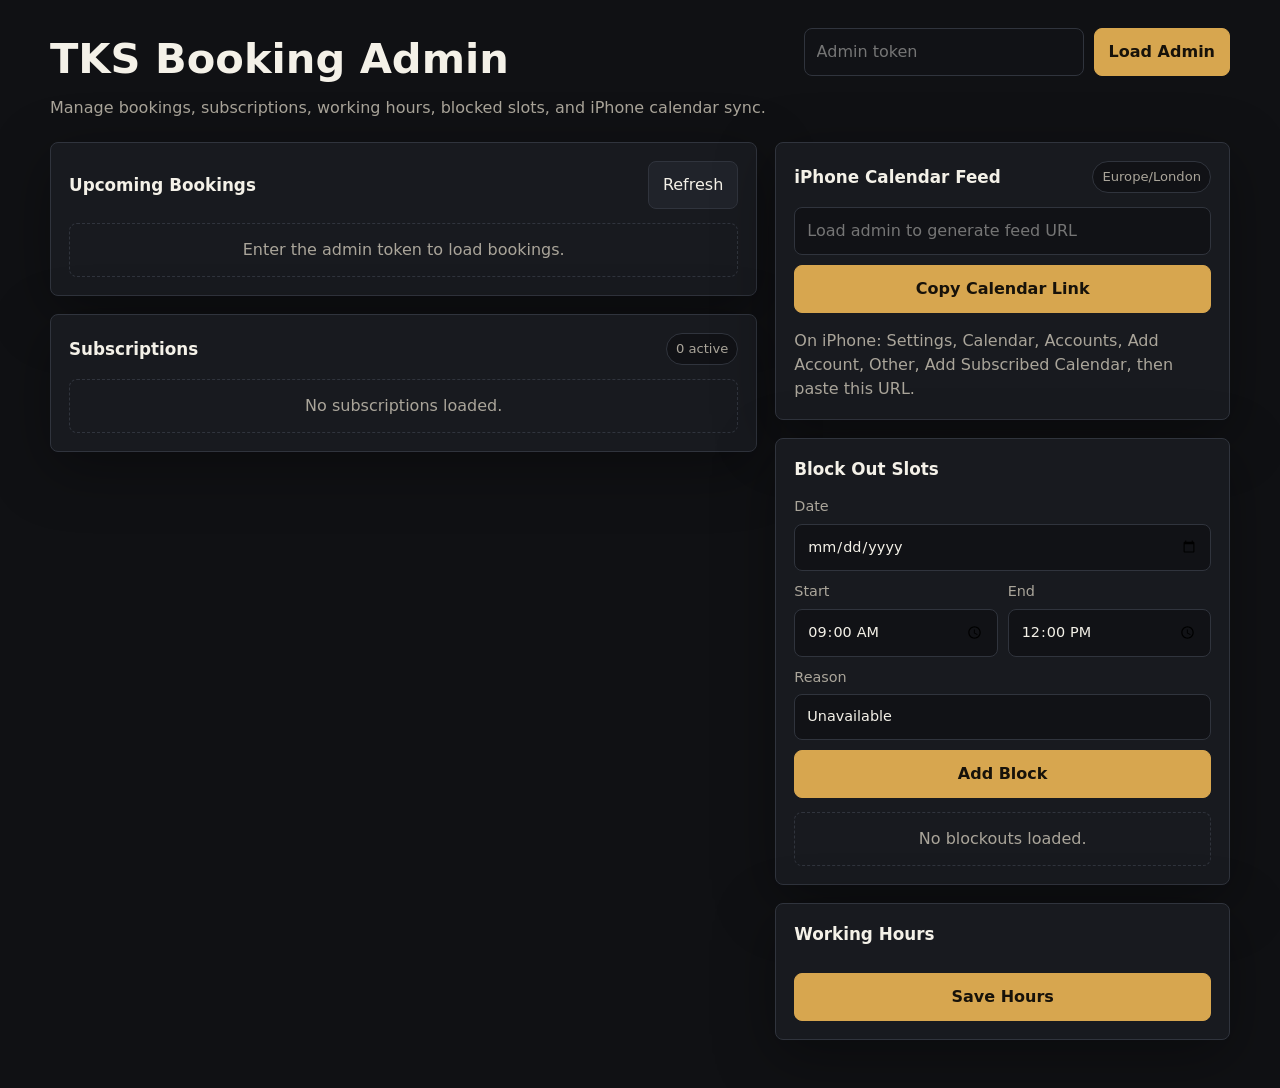
==== admin.html @ 2edfa45e "Add booking management backend" ====
<!doctype html>
<html lang="en">
<head>
  <meta charset="utf-8">
  <meta name="viewport" content="width=device-width, initial-scale=1">
  <title>TKS Booking Admin</title>
  <style>
    :root {
      --bg: #101114;
      --panel: #181a1f;
      --panel-2: #20232a;
      --line: #30343d;
      --text: #f4f1e8;
      --muted: #aaa59a;
      --gold: #d7a64f;
      --gold-2: #f0c36a;
      --danger: #f46f6f;
      --ok: #72d28b;
      --shadow: 0 16px 60px rgba(0, 0, 0, 0.35);
      font-family: Inter, ui-sans-serif, system-ui, -apple-system, BlinkMacSystemFont, "Segoe UI", sans-serif;
    }

    * { box-sizing: border-box; }
    body {
      margin: 0;
      background: var(--bg);
      color: var(--text);
      line-height: 1.5;
    }

    button, input, textarea {
      font: inherit;
    }

    button {
      cursor: pointer;
      border: 0;
    }

    .shell {
      width: min(1180px, calc(100% - 32px));
      margin: 0 auto;
      padding: 28px 0 48px;
    }

    .topbar {
      display: flex;
      align-items: flex-start;
      justify-content: space-between;
      gap: 18px;
      margin-bottom: 22px;
    }

    h1, h2, h3, p {
      margin: 0;
    }

    h1 {
      font-size: clamp(1.7rem, 4vw, 2.6rem);
      letter-spacing: 0;
    }

    .subtle {
      color: var(--muted);
      margin-top: 6px;
    }

    .login {
      display: grid;
      grid-template-columns: minmax(180px, 280px) auto;
      gap: 10px;
      min-width: min(100%, 430px);
    }

    .input, .select, .textarea {
      width: 100%;
      color: var(--text);
      background: #111216;
      border: 1px solid var(--line);
      border-radius: 8px;
      padding: 11px 12px;
      outline: none;
    }

    .input:focus, .textarea:focus {
      border-color: var(--gold);
      box-shadow: 0 0 0 3px rgba(215, 166, 79, 0.14);
    }

    .btn {
      border-radius: 8px;
      padding: 11px 14px;
      color: var(--text);
      background: var(--panel-2);
      border: 1px solid var(--line);
      min-height: 42px;
    }

    .btn:hover {
      border-color: var(--gold);
    }

    .btn-primary {
      background: var(--gold);
      border-color: var(--gold);
      color: #17120a;
      font-weight: 800;
    }

    .btn-danger {
      color: #260909;
      background: var(--danger);
      border-color: var(--danger);
      font-weight: 700;
    }

    .grid {
      display: grid;
      grid-template-columns: 1.4fr 0.9fr;
      gap: 18px;
      align-items: start;
    }

    .stack {
      display: grid;
      gap: 18px;
    }

    .panel {
      background: var(--panel);
      border: 1px solid var(--line);
      border-radius: 8px;
      box-shadow: var(--shadow);
      padding: 18px;
    }

    .panel-head {
      display: flex;
      align-items: center;
      justify-content: space-between;
      gap: 14px;
      margin-bottom: 14px;
    }

    .panel-head h2 {
      font-size: 1.05rem;
      letter-spacing: 0;
    }

    .pill {
      display: inline-flex;
      align-items: center;
      gap: 6px;
      padding: 5px 9px;
      border-radius: 999px;
      background: #111216;
      border: 1px solid var(--line);
      color: var(--muted);
      font-size: 0.82rem;
      white-space: nowrap;
    }

    .pill-ok {
      color: var(--ok);
      border-color: rgba(114, 210, 139, 0.3);
    }

    .pill-warn {
      color: var(--gold-2);
      border-color: rgba(240, 195, 106, 0.3);
    }

    .pill-danger {
      color: var(--danger);
      border-color: rgba(244, 111, 111, 0.3);
    }

    .list {
      display: grid;
      gap: 10px;
    }

    .item {
      display: grid;
      grid-template-columns: 1fr auto;
      gap: 14px;
      padding: 13px;
      border-radius: 8px;
      border: 1px solid var(--line);
      background: #121419;
    }

    .item-title {
      font-weight: 800;
    }

    .item-meta {
      color: var(--muted);
      font-size: 0.92rem;
      margin-top: 4px;
    }

    .item-actions {
      display: flex;
      gap: 8px;
      align-items: center;
      justify-content: flex-end;
      flex-wrap: wrap;
    }

    .form-grid {
      display: grid;
      grid-template-columns: 1fr 1fr;
      gap: 10px;
    }

    .form-grid .wide {
      grid-column: 1 / -1;
    }

    label {
      display: grid;
      gap: 6px;
      color: var(--muted);
      font-size: 0.9rem;
    }

    .hours {
      display: grid;
      gap: 8px;
    }

    .hour-row {
      display: grid;
      grid-template-columns: 98px 72px 1fr 1fr;
      gap: 8px;
      align-items: center;
      padding: 9px;
      border: 1px solid var(--line);
      border-radius: 8px;
      background: #121419;
    }

    .check {
      display: flex;
      align-items: center;
      gap: 7px;
      color: var(--text);
      font-size: 0.92rem;
    }

    .feed {
      display: grid;
      gap: 10px;
    }

    .status {
      min-height: 24px;
      margin: 10px 0 0;
      color: var(--muted);
    }

    .empty {
      color: var(--muted);
      padding: 14px;
      border: 1px dashed var(--line);
      border-radius: 8px;
      text-align: center;
    }

    @media (max-width: 860px) {
      .topbar, .grid {
        grid-template-columns: 1fr;
        display: grid;
      }

      .login {
        grid-template-columns: 1fr;
      }

      .item {
        grid-template-columns: 1fr;
      }

      .item-actions {
        justify-content: flex-start;
      }
    }

    @media (max-width: 560px) {
      .form-grid, .hour-row {
        grid-template-columns: 1fr;
      }
    }
  </style>
</head>
<body>
  <main class="shell">
    <header class="topbar">
      <div>
        <h1>TKS Booking Admin</h1>
        <p class="subtle">Manage bookings, subscriptions, working hours, blocked slots, and iPhone calendar sync.</p>
      </div>
      <div>
        <div class="login">
          <input id="tokenInput" class="input" type="password" autocomplete="current-password" placeholder="Admin token">
          <button class="btn btn-primary" type="button" onclick="saveToken()">Load Admin</button>
        </div>
        <p id="status" class="status"></p>
      </div>
    </header>

    <section class="grid">
      <div class="stack">
        <section class="panel">
          <div class="panel-head">
            <h2>Upcoming Bookings</h2>
            <button class="btn" type="button" onclick="loadState()">Refresh</button>
          </div>
          <div id="bookingsList" class="list">
            <div class="empty">Enter the admin token to load bookings.</div>
          </div>
        </section>

        <section class="panel">
          <div class="panel-head">
            <h2>Subscriptions</h2>
            <span id="subscriptionCount" class="pill">0 active</span>
          </div>
          <div id="subscriptionsList" class="list">
            <div class="empty">No subscriptions loaded.</div>
          </div>
        </section>
      </div>

      <div class="stack">
        <section class="panel">
          <div class="panel-head">
            <h2>iPhone Calendar Feed</h2>
            <span id="timezonePill" class="pill">Europe/London</span>
          </div>
          <div class="feed">
            <input id="feedUrl" class="input" readonly placeholder="Load admin to generate feed URL">
            <button class="btn btn-primary" type="button" onclick="copyFeed()">Copy Calendar Link</button>
            <p class="subtle">On iPhone: Settings, Calendar, Accounts, Add Account, Other, Add Subscribed Calendar, then paste this URL.</p>
          </div>
        </section>

        <section class="panel">
          <div class="panel-head">
            <h2>Block Out Slots</h2>
          </div>
          <form id="blockoutForm" class="form-grid">
            <label class="wide">Date
              <input id="blockDate" class="input" type="date" required>
            </label>
            <label>Start
              <input id="blockStart" class="input" type="time" value="09:00" required>
            </label>
            <label>End
              <input id="blockEnd" class="input" type="time" value="12:00" required>
            </label>
            <label class="wide">Reason
              <input id="blockReason" class="input" type="text" value="Unavailable">
            </label>
            <button class="btn btn-primary wide" type="submit">Add Block</button>
          </form>
          <div id="blockoutsList" class="list" style="margin-top:14px">
            <div class="empty">No blockouts loaded.</div>
          </div>
        </section>

        <section class="panel">
          <div class="panel-head">
            <h2>Working Hours</h2>
          </div>
          <div id="hoursForm" class="hours"></div>
          <button class="btn btn-primary" type="button" style="margin-top:12px;width:100%" onclick="saveHours()">Save Hours</button>
        </section>
      </div>
    </section>
  </main>

  <script>
    const tokenInput = document.getElementById('tokenInput');
    const statusEl = document.getElementById('status');
    const state = { bookings: [], subscriptions: [], blockouts: [], working_hours: [], settings: {} };
    const weekdays = ['Monday', 'Tuesday', 'Wednesday', 'Thursday', 'Friday', 'Saturday', 'Sunday'];

    tokenInput.value = localStorage.getItem('tksAdminToken') || '';
    document.getElementById('blockDate').min = new Date().toISOString().split('T')[0];

    function token() {
      return tokenInput.value.trim();
    }

    function setStatus(message, tone) {
      statusEl.textContent = message || '';
      statusEl.style.color = tone === 'error' ? 'var(--danger)' : tone === 'ok' ? 'var(--ok)' : 'var(--muted)';
    }

    function escapeHtml(value) {
      return String(value ?? '').replace(/[&<>"']/g, char => ({
        '&': '&amp;',
        '<': '&lt;',
        '>': '&gt;',
        '"': '&quot;',
        "'": '&#039;',
      }[char]));
    }

    async function api(path, options = {}) {
      const headers = {
        'Content-Type': 'application/json',
        'X-Admin-Token': token(),
        ...(options.headers || {}),
      };
      const res = await fetch(path, { ...options, headers });
      const data = await res.json().catch(() => ({}));
      if (!res.ok) {
        throw new Error(data.detail || 'Request failed');
      }
      return data;
    }

    async function saveToken() {
      localStorage.setItem('tksAdminToken', token());
      await loadState();
    }

    async function loadState() {
      if (!token()) {
        setStatus('Enter the admin token.', 'error');
        return;
      }
      setStatus('Loading...');
      try {
        const data = await api('/api/admin/state');
        Object.assign(state, data);
        renderAll();
        setStatus('Admin loaded.', 'ok');
      } catch (error) {
        setStatus(error.message, 'error');
      }
    }

    function statusPill(status) {
      const className = status === 'confirmed' || status === 'active'
        ? 'pill pill-ok'
        : status === 'cancelled'
          ? 'pill pill-danger'
          : 'pill pill-warn';
      return `<span class="${className}">${escapeHtml(status)}</span>`;
    }

    function renderAll() {
      renderBookings();
      renderSubscriptions();
      renderBlockouts();
      renderHours();
      renderSettings();
    }

    function renderSettings() {
      document.getElementById('timezonePill').textContent = state.settings.timezone || 'Europe/London';
      const feedPath = state.settings.calendar_feed_path || '';
      document.getElementById('feedUrl').value = feedPath ? `${window.location.origin}${feedPath}` : '';
      if (state.settings.default_admin_token) {
        setStatus('Using default admin token. Set ADMIN_TOKEN before deployment.', 'error');
      }
    }

    function renderBookings() {
      const el = document.getElementById('bookingsList');
      if (!state.bookings.length) {
        el.innerHTML = '<div class="empty">No upcoming bookings.</div>';
        return;
      }
      el.innerHTML = state.bookings.map(booking => `
        <article class="item">
          <div>
            <div class="item-title">${escapeHtml(booking.date_display)} ${escapeHtml(booking.display_time)}-${escapeHtml(booking.display_end_time)}</div>
            <div class="item-meta">${escapeHtml(booking.service_name)} for ${escapeHtml(booking.name)} · ${escapeHtml(booking.phone)}</div>
            <div class="item-meta">${escapeHtml(booking.vehicle || '')}${booking.location ? ' · ' + escapeHtml(booking.location) : ''}</div>
            ${booking.notes ? `<div class="item-meta">${escapeHtml(booking.notes)}</div>` : ''}
          </div>
          <div class="item-actions">
            ${statusPill(booking.status)}
            ${booking.status === 'confirmed' ? `<button class="btn btn-danger" type="button" onclick="cancelBooking('${booking.id}')">Cancel</button>` : ''}
          </div>
        </article>
      `).join('');
    }

    function renderSubscriptions() {
      const el = document.getElementById('subscriptionsList');
      const activeCount = state.subscriptions.filter(item => item.status === 'active').length;
      document.getElementById('subscriptionCount').textContent = `${activeCount} active`;
      if (!state.subscriptions.length) {
        el.innerHTML = '<div class="empty">No subscriptions yet.</div>';
        return;
      }
      el.innerHTML = state.subscriptions.map(sub => `
        <article class="item">
          <div>
            <div class="item-title">${escapeHtml(sub.name)} · ${escapeHtml(sub.vehicle || 'Vehicle not set')}</div>
            <div class="item-meta">Started ${escapeHtml(sub.date_display)} · ${escapeHtml(sub.preferred_day || 'Any day')} · ${escapeHtml(sub.preferred_time || sub.display_time)}</div>
            <div class="item-meta">${escapeHtml(sub.phone)}${sub.email ? ' · ' + escapeHtml(sub.email) : ''}${sub.postcode ? ' · ' + escapeHtml(sub.postcode) : ''}</div>
          </div>
          <div class="item-actions">
            ${statusPill(sub.status)}
            ${sub.status === 'active' ? `<button class="btn btn-danger" type="button" onclick="cancelSubscription('${sub.id}')">Cancel Plan</button>` : ''}
          </div>
        </article>
      `).join('');
    }

    function renderBlockouts() {
      const el = document.getElementById('blockoutsList');
      if (!state.blockouts.length) {
        el.innerHTML = '<div class="empty">No upcoming blocked slots.</div>';
        return;
      }
      el.innerHTML = state.blockouts.map(blockout => `
        <article class="item">
          <div>
            <div class="item-title">${escapeHtml(blockout.date_display)} ${escapeHtml(blockout.display_time)}-${escapeHtml(blockout.display_end_time)}</div>
            <div class="item-meta">${escapeHtml(blockout.reason)}</div>
          </div>
          <div class="item-actions">
            <button class="btn btn-danger" type="button" onclick="deleteBlockout('${blockout.id}')">Remove</button>
          </div>
        </article>
      `).join('');
    }

    function renderHours() {
      const el = document.getElementById('hoursForm');
      const hours = state.working_hours.length
        ? state.working_hours
        : weekdays.map((_, weekday) => ({ weekday, is_open: weekday < 6, start_time: '08:00', end_time: '18:00' }));
      el.innerHTML = hours.map(row => `
        <div class="hour-row" data-weekday="${row.weekday}">
          <strong>${weekdays[row.weekday]}</strong>
          <label class="check">
            <input type="checkbox" class="hour-open" ${row.is_open ? 'checked' : ''}> Open
          </label>
          <input class="input hour-start" type="time" value="${escapeHtml(row.start_time)}">
          <input class="input hour-end" type="time" value="${escapeHtml(row.end_time)}">
        </div>
      `).join('');
    }

    async function cancelBooking(id) {
      const reason = prompt('Reason for cancellation?', 'Cancelled by admin') || '';
      try {
        await api(`/api/admin/bookings/${id}/cancel`, {
          method: 'PATCH',
          body: JSON.stringify({ reason }),
        });
        await loadState();
      } catch (error) {
        setStatus(error.message, 'error');
      }
    }

    async function cancelSubscription(id) {
      const reason = prompt('Reason for cancelling this subscription?', 'Subscription cancelled') || '';
      try {
        await api(`/api/admin/subscriptions/${id}/cancel`, {
          method: 'PATCH',
          body: JSON.stringify({ reason }),
        });
        await loadState();
      } catch (error) {
        setStatus(error.message, 'error');
      }
    }

    async function deleteBlockout(id) {
      try {
        await api(`/api/admin/blockouts/${id}`, { method: 'DELETE' });
        await loadState();
      } catch (error) {
        setStatus(error.message, 'error');
      }
    }

    document.getElementById('blockoutForm').addEventListener('submit', async event => {
      event.preventDefault();
      try {
        await api('/api/admin/blockouts', {
          method: 'POST',
          body: JSON.stringify({
            date: document.getElementById('blockDate').value,
            start_time: document.getElementById('blockStart').value,
            end_time: document.getElementById('blockEnd').value,
            reason: document.getElementById('blockReason').value,
          }),
        });
        event.target.reset();
        document.getElementById('blockStart').value = '09:00';
        document.getElementById('blockEnd').value = '12:00';
        document.getElementById('blockReason').value = 'Unavailable';
        await loadState();
      } catch (error) {
        setStatus(error.message, 'error');
      }
    });

    async function saveHours() {
      const hours = [...document.querySelectorAll('.hour-row')].map(row => ({
        weekday: Number(row.dataset.weekday),
        is_open: row.querySelector('.hour-open').checked,
        start_time: row.querySelector('.hour-start').value,
        end_time: row.querySelector('.hour-end').value,
      }));
      try {
        await api('/api/admin/working-hours', {
          method: 'PUT',
          body: JSON.stringify({ hours }),
        });
        await loadState();
      } catch (error) {
        setStatus(error.message, 'error');
      }
    }

    async function copyFeed() {
      const value = document.getElementById('feedUrl').value;
      if (!value) return;
      await navigator.clipboard.writeText(value);
      setStatus('Calendar link copied.', 'ok');
    }

    if (token()) {
      loadState();
    }
  </script>
</body>
</html>
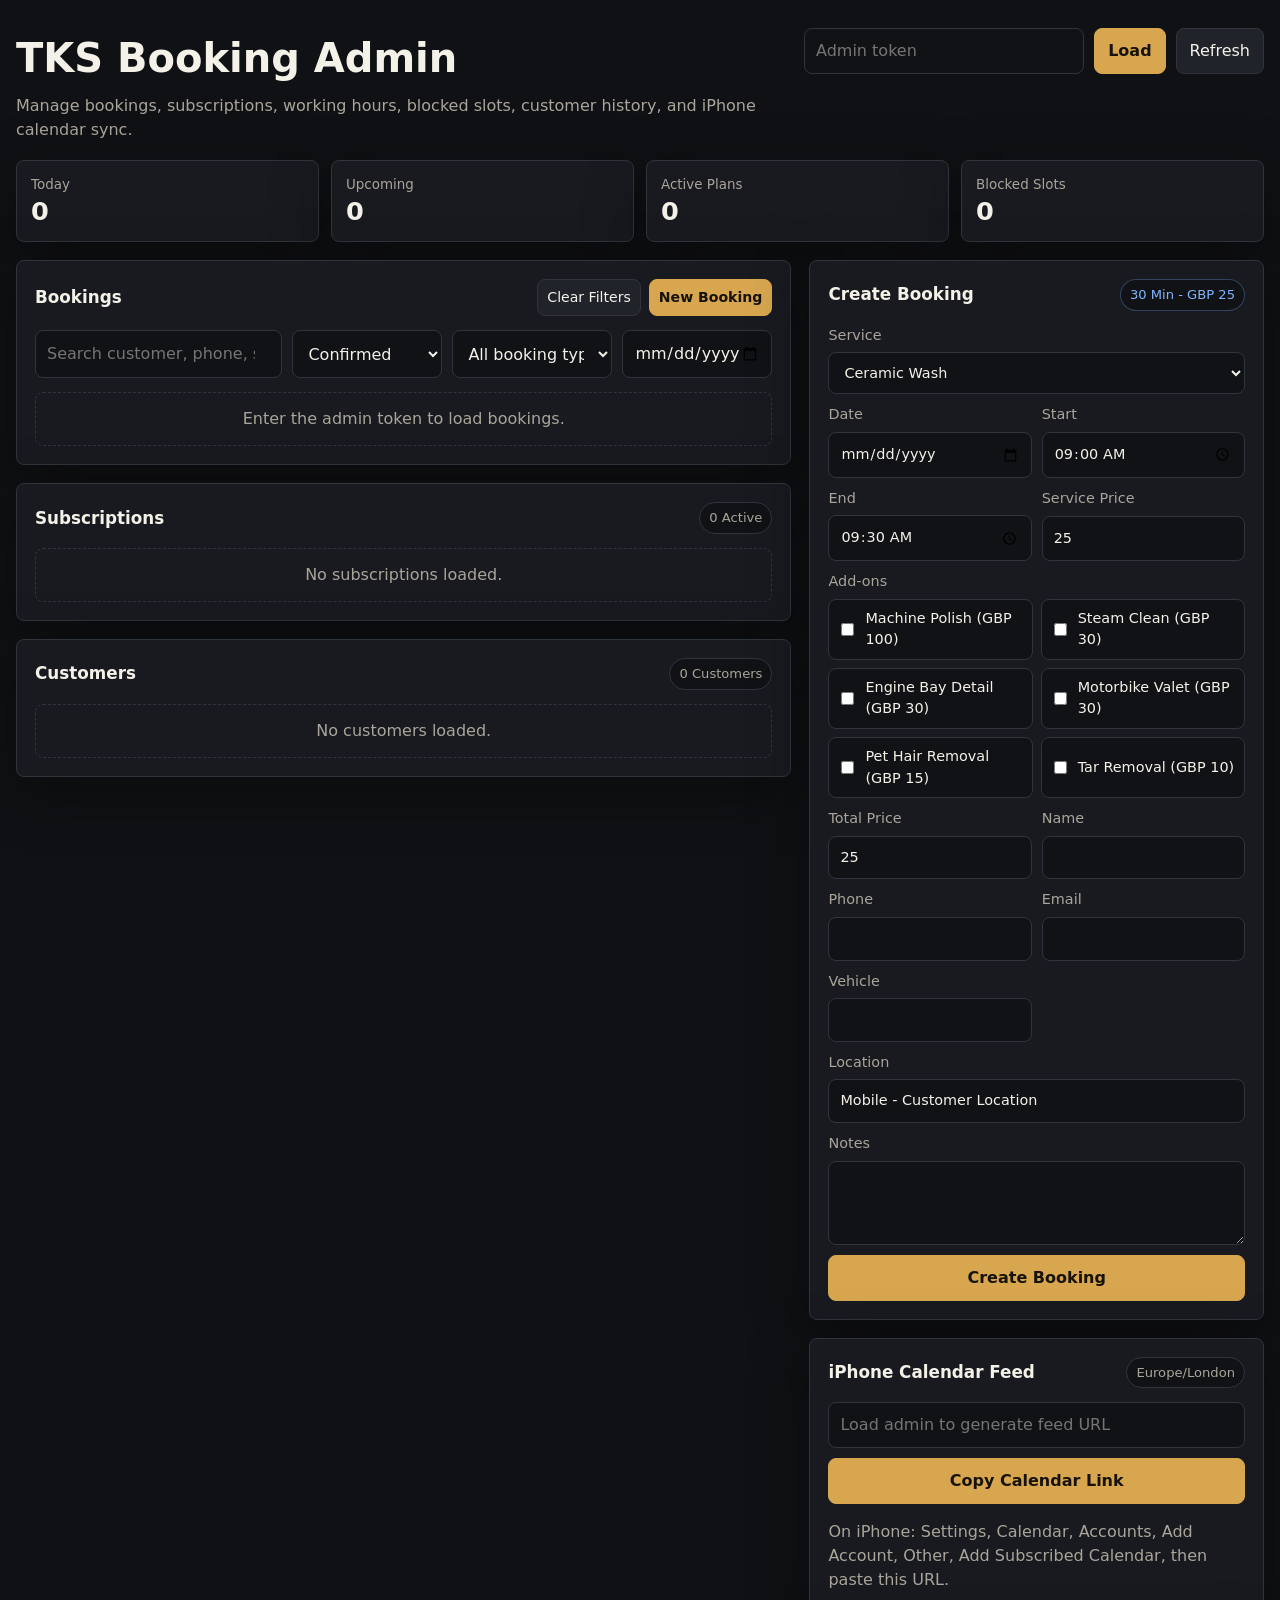
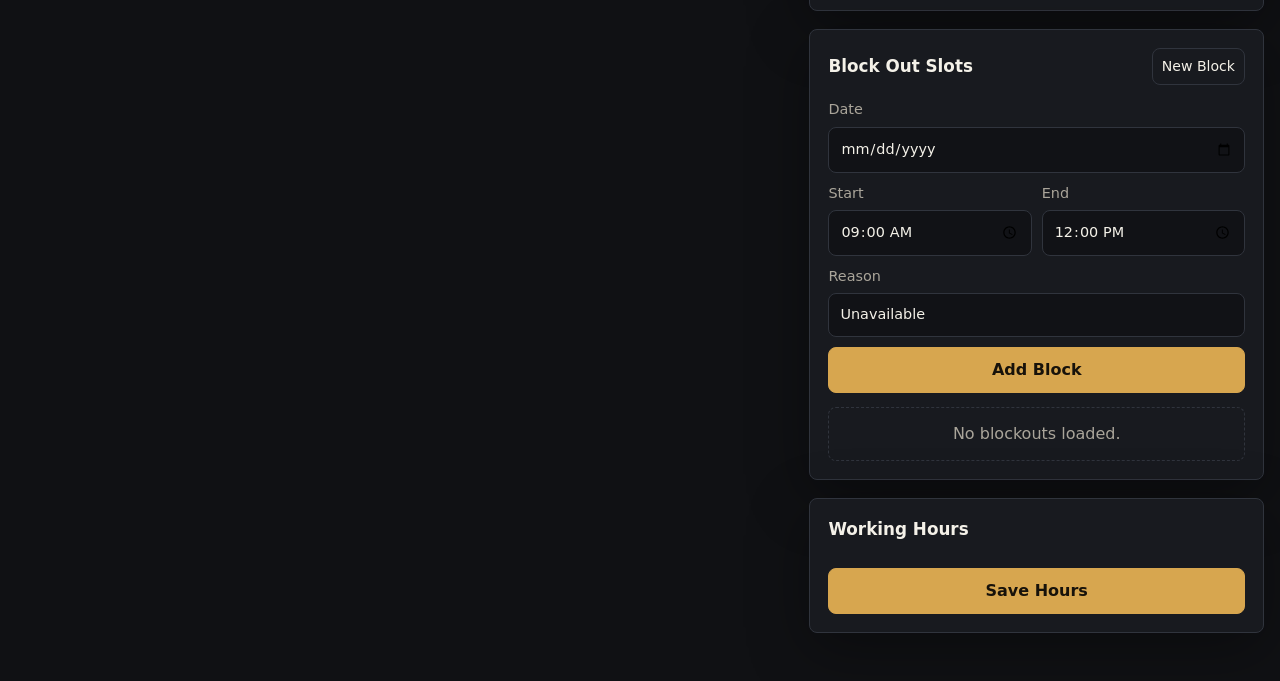
==== commit 66fce6db: "Expand booking admin workflows" ====
--- a/admin.html
+++ b/admin.html
@@ -9,6 +9,7 @@
       --bg: #101114;
       --panel: #181a1f;
       --panel-2: #20232a;
+      --panel-3: #121419;
       --line: #30343d;
       --text: #f4f1e8;
       --muted: #aaa59a;
@@ -16,11 +17,13 @@
       --gold-2: #f0c36a;
       --danger: #f46f6f;
       --ok: #72d28b;
+      --blue: #7fb4ff;
       --shadow: 0 16px 60px rgba(0, 0, 0, 0.35);
       font-family: Inter, ui-sans-serif, system-ui, -apple-system, BlinkMacSystemFont, "Segoe UI", sans-serif;
     }
 
     * { box-sizing: border-box; }
+
     body {
       margin: 0;
       background: var(--bg);
@@ -28,7 +31,7 @@
       line-height: 1.5;
     }
 
-    button, input, textarea {
+    button, input, textarea, select {
       font: inherit;
     }
 
@@ -37,27 +40,38 @@
       border: 0;
     }
 
+    h1, h2, h3, p {
+      margin: 0;
+    }
+
+    h1 {
+      font-size: clamp(1.7rem, 4vw, 2.5rem);
+      letter-spacing: 0;
+    }
+
+    h2 {
+      font-size: 1.05rem;
+      letter-spacing: 0;
+    }
+
+    h3 {
+      font-size: 0.98rem;
+      letter-spacing: 0;
+    }
+
     .shell {
-      width: min(1180px, calc(100% - 32px));
+      width: min(1380px, calc(100% - 32px));
       margin: 0 auto;
       padding: 28px 0 48px;
     }
 
     .topbar {
-      display: flex;
-      align-items: flex-start;
+      display: grid;
+      grid-template-columns: minmax(260px, 1fr) minmax(260px, 460px);
+      align-items: start;
       justify-content: space-between;
       gap: 18px;
-      margin-bottom: 22px;
-    }
-
-    h1, h2, h3, p {
-      margin: 0;
-    }
-
-    h1 {
-      font-size: clamp(1.7rem, 4vw, 2.6rem);
-      letter-spacing: 0;
+      margin-bottom: 18px;
     }
 
     .subtle {
@@ -67,9 +81,8 @@
 
     .login {
       display: grid;
-      grid-template-columns: minmax(180px, 280px) auto;
+      grid-template-columns: minmax(180px, 1fr) auto auto;
       gap: 10px;
-      min-width: min(100%, 430px);
     }
 
     .input, .select, .textarea {
@@ -78,22 +91,33 @@
       background: #111216;
       border: 1px solid var(--line);
       border-radius: 8px;
-      padding: 11px 12px;
+      padding: 10px 11px;
+      min-height: 42px;
       outline: none;
     }
 
-    .input:focus, .textarea:focus {
+    .textarea {
+      resize: vertical;
+      min-height: 84px;
+    }
+
+    .input:focus, .select:focus, .textarea:focus {
       border-color: var(--gold);
       box-shadow: 0 0 0 3px rgba(215, 166, 79, 0.14);
     }
 
     .btn {
+      display: inline-flex;
+      align-items: center;
+      justify-content: center;
+      gap: 8px;
       border-radius: 8px;
-      padding: 11px 14px;
+      padding: 10px 13px;
+      min-height: 42px;
       color: var(--text);
       background: var(--panel-2);
       border: 1px solid var(--line);
-      min-height: 42px;
+      white-space: nowrap;
     }
 
     .btn:hover {
@@ -111,12 +135,56 @@
       color: #260909;
       background: var(--danger);
       border-color: var(--danger);
-      font-weight: 700;
-    }
-
-    .grid {
+      font-weight: 800;
+    }
+
+    .btn-ghost {
+      background: transparent;
+    }
+
+    .btn-small {
+      min-height: 34px;
+      padding: 7px 9px;
+      font-size: 0.88rem;
+    }
+
+    .status {
+      min-height: 24px;
+      margin: 10px 0 0;
+      color: var(--muted);
+      text-align: right;
+    }
+
+    .stats {
       display: grid;
-      grid-template-columns: 1.4fr 0.9fr;
+      grid-template-columns: repeat(4, minmax(0, 1fr));
+      gap: 12px;
+      margin-bottom: 18px;
+    }
+
+    .stat {
+      padding: 14px;
+      border: 1px solid var(--line);
+      background: var(--panel);
+      border-radius: 8px;
+      box-shadow: var(--shadow);
+    }
+
+    .stat span {
+      display: block;
+      color: var(--muted);
+      font-size: 0.84rem;
+      margin-bottom: 4px;
+    }
+
+    .stat strong {
+      font-size: 1.6rem;
+      line-height: 1;
+    }
+
+    .layout {
+      display: grid;
+      grid-template-columns: minmax(0, 1.45fr) minmax(360px, 0.85fr);
       gap: 18px;
       align-items: start;
     }
@@ -142,9 +210,61 @@
       margin-bottom: 14px;
     }
 
-    .panel-head h2 {
-      font-size: 1.05rem;
-      letter-spacing: 0;
+    .panel-actions {
+      display: flex;
+      gap: 8px;
+      flex-wrap: wrap;
+      justify-content: flex-end;
+    }
+
+    .filters {
+      display: grid;
+      grid-template-columns: minmax(180px, 1fr) 150px 160px 150px;
+      gap: 10px;
+      margin-bottom: 14px;
+    }
+
+    .list {
+      display: grid;
+      gap: 10px;
+    }
+
+    .item {
+      display: grid;
+      grid-template-columns: minmax(0, 1fr) auto;
+      gap: 14px;
+      padding: 13px;
+      border-radius: 8px;
+      border: 1px solid var(--line);
+      background: var(--panel-3);
+    }
+
+    .item-title {
+      font-weight: 800;
+      overflow-wrap: anywhere;
+    }
+
+    .item-meta {
+      color: var(--muted);
+      font-size: 0.92rem;
+      margin-top: 4px;
+      overflow-wrap: anywhere;
+    }
+
+    .item-actions {
+      display: flex;
+      gap: 8px;
+      align-items: center;
+      justify-content: flex-end;
+      flex-wrap: wrap;
+    }
+
+    .empty {
+      color: var(--muted);
+      padding: 14px;
+      border: 1px dashed var(--line);
+      border-radius: 8px;
+      text-align: center;
     }
 
     .pill {
@@ -158,6 +278,7 @@
       color: var(--muted);
       font-size: 0.82rem;
       white-space: nowrap;
+      text-transform: capitalize;
     }
 
     .pill-ok {
@@ -175,37 +296,9 @@
       border-color: rgba(244, 111, 111, 0.3);
     }
 
-    .list {
-      display: grid;
-      gap: 10px;
-    }
-
-    .item {
-      display: grid;
-      grid-template-columns: 1fr auto;
-      gap: 14px;
-      padding: 13px;
-      border-radius: 8px;
-      border: 1px solid var(--line);
-      background: #121419;
-    }
-
-    .item-title {
-      font-weight: 800;
-    }
-
-    .item-meta {
-      color: var(--muted);
-      font-size: 0.92rem;
-      margin-top: 4px;
-    }
-
-    .item-actions {
-      display: flex;
-      gap: 8px;
-      align-items: center;
-      justify-content: flex-end;
-      flex-wrap: wrap;
+    .pill-blue {
+      color: var(--blue);
+      border-color: rgba(127, 180, 255, 0.3);
     }
 
     .form-grid {
@@ -225,6 +318,39 @@
       font-size: 0.9rem;
     }
 
+    .checks {
+      display: grid;
+      grid-template-columns: 1fr 1fr;
+      gap: 8px;
+    }
+
+    .check {
+      display: flex;
+      align-items: center;
+      gap: 8px;
+      min-height: 38px;
+      padding: 8px;
+      color: var(--text);
+      border: 1px solid var(--line);
+      background: #111216;
+      border-radius: 8px;
+      font-size: 0.9rem;
+    }
+
+    .summary-line {
+      display: flex;
+      justify-content: space-between;
+      gap: 10px;
+      color: var(--muted);
+      padding: 10px 0;
+      border-top: 1px solid var(--line);
+      margin-top: 4px;
+    }
+
+    .summary-line strong {
+      color: var(--text);
+    }
+
     .hours {
       display: grid;
       gap: 8px;
@@ -232,21 +358,13 @@
 
     .hour-row {
       display: grid;
-      grid-template-columns: 98px 72px 1fr 1fr;
+      grid-template-columns: 100px 74px 1fr 1fr;
       gap: 8px;
       align-items: center;
       padding: 9px;
       border: 1px solid var(--line);
       border-radius: 8px;
-      background: #121419;
-    }
-
-    .check {
-      display: flex;
-      align-items: center;
-      gap: 7px;
-      color: var(--text);
-      font-size: 0.92rem;
+      background: var(--panel-3);
     }
 
     .feed {
@@ -254,42 +372,67 @@
       gap: 10px;
     }
 
-    .status {
-      min-height: 24px;
-      margin: 10px 0 0;
-      color: var(--muted);
-    }
-
-    .empty {
-      color: var(--muted);
-      padding: 14px;
-      border: 1px dashed var(--line);
+    dialog {
+      width: min(820px, calc(100% - 28px));
+      border: 1px solid var(--line);
       border-radius: 8px;
-      text-align: center;
-    }
-
-    @media (max-width: 860px) {
-      .topbar, .grid {
+      padding: 0;
+      background: var(--panel);
+      color: var(--text);
+      box-shadow: 0 30px 120px rgba(0, 0, 0, 0.68);
+    }
+
+    dialog::backdrop {
+      background: rgba(0, 0, 0, 0.68);
+    }
+
+    .modal-body {
+      padding: 18px;
+    }
+
+    .modal-head {
+      display: flex;
+      align-items: center;
+      justify-content: space-between;
+      gap: 12px;
+      padding: 16px 18px;
+      border-bottom: 1px solid var(--line);
+    }
+
+    .modal-actions {
+      display: flex;
+      justify-content: flex-end;
+      gap: 8px;
+      padding: 14px 18px 18px;
+      border-top: 1px solid var(--line);
+      flex-wrap: wrap;
+    }
+
+    @media (max-width: 1040px) {
+      .topbar, .layout {
         grid-template-columns: 1fr;
-        display: grid;
-      }
-
-      .login {
+      }
+
+      .status {
+        text-align: left;
+      }
+
+      .stats {
+        grid-template-columns: repeat(2, minmax(0, 1fr));
+      }
+    }
+
+    @media (max-width: 760px) {
+      .login, .filters, .form-grid, .checks, .hour-row, .item {
         grid-template-columns: 1fr;
       }
 
-      .item {
+      .stats {
         grid-template-columns: 1fr;
       }
 
-      .item-actions {
+      .item-actions, .panel-actions {
         justify-content: flex-start;
-      }
-    }
-
-    @media (max-width: 560px) {
-      .form-grid, .hour-row {
-        grid-template-columns: 1fr;
       }
     }
   </style>
@@ -299,23 +442,50 @@
     <header class="topbar">
       <div>
         <h1>TKS Booking Admin</h1>
-        <p class="subtle">Manage bookings, subscriptions, working hours, blocked slots, and iPhone calendar sync.</p>
+        <p class="subtle">Manage bookings, subscriptions, working hours, blocked slots, customer history, and iPhone calendar sync.</p>
       </div>
       <div>
         <div class="login">
           <input id="tokenInput" class="input" type="password" autocomplete="current-password" placeholder="Admin token">
-          <button class="btn btn-primary" type="button" onclick="saveToken()">Load Admin</button>
+          <button class="btn btn-primary" type="button" onclick="saveToken()">Load</button>
+          <button class="btn" type="button" onclick="loadState()">Refresh</button>
         </div>
         <p id="status" class="status"></p>
       </div>
     </header>
 
-    <section class="grid">
+    <section class="stats" aria-label="Booking summary">
+      <div class="stat"><span>Today</span><strong id="statToday">0</strong></div>
+      <div class="stat"><span>Upcoming</span><strong id="statUpcoming">0</strong></div>
+      <div class="stat"><span>Active Plans</span><strong id="statSubs">0</strong></div>
+      <div class="stat"><span>Blocked Slots</span><strong id="statBlocks">0</strong></div>
+    </section>
+
+    <section class="layout">
       <div class="stack">
         <section class="panel">
           <div class="panel-head">
-            <h2>Upcoming Bookings</h2>
-            <button class="btn" type="button" onclick="loadState()">Refresh</button>
+            <h2>Bookings</h2>
+            <div class="panel-actions">
+              <button class="btn btn-small" type="button" onclick="resetFilters()">Clear Filters</button>
+              <button class="btn btn-small btn-primary" type="button" onclick="document.getElementById('createBookingName').focus()">New Booking</button>
+            </div>
+          </div>
+          <div class="filters">
+            <input id="bookingSearch" class="input" type="search" placeholder="Search customer, phone, service, vehicle">
+            <select id="statusFilter" class="select">
+              <option value="confirmed">Confirmed</option>
+              <option value="all">All statuses</option>
+              <option value="cancelled">Cancelled</option>
+              <option value="completed">Completed</option>
+            </select>
+            <select id="typeFilter" class="select">
+              <option value="all">All booking types</option>
+              <option value="booking">One-off</option>
+              <option value="subscription_initial">Plan initial</option>
+              <option value="subscription_visit">Plan visits</option>
+            </select>
+            <input id="dateFilter" class="input" type="date">
           </div>
           <div id="bookingsList" class="list">
             <div class="empty">Enter the admin token to load bookings.</div>
@@ -331,9 +501,68 @@
             <div class="empty">No subscriptions loaded.</div>
           </div>
         </section>
+
+        <section class="panel">
+          <div class="panel-head">
+            <h2>Customers</h2>
+            <span id="customerCount" class="pill">0 customers</span>
+          </div>
+          <div id="customersList" class="list">
+            <div class="empty">No customers loaded.</div>
+          </div>
+        </section>
       </div>
 
       <div class="stack">
+        <section class="panel">
+          <div class="panel-head">
+            <h2>Create Booking</h2>
+            <span id="createEstimate" class="pill pill-blue">Select a service</span>
+          </div>
+          <form id="createBookingForm" class="form-grid">
+            <label class="wide">Service
+              <select id="createService" class="select" required></select>
+            </label>
+            <label>Date
+              <input id="createDate" class="input" type="date" required>
+            </label>
+            <label>Start
+              <input id="createTime" class="input" type="time" value="09:00" required>
+            </label>
+            <label>End
+              <input id="createEndTime" class="input" type="time">
+            </label>
+            <label>Service Price
+              <input id="createServicePrice" class="input" type="number" min="0" step="1" value="0">
+            </label>
+            <label class="wide">Add-ons
+              <div id="createAddons" class="checks"></div>
+            </label>
+            <label>Total Price
+              <input id="createTotalPrice" class="input" type="number" min="0" step="1" value="0">
+            </label>
+            <label>Name
+              <input id="createBookingName" class="input" type="text" required>
+            </label>
+            <label>Phone
+              <input id="createBookingPhone" class="input" type="tel" required>
+            </label>
+            <label>Email
+              <input id="createBookingEmail" class="input" type="email">
+            </label>
+            <label>Vehicle
+              <input id="createBookingVehicle" class="input" type="text">
+            </label>
+            <label class="wide">Location
+              <input id="createBookingLocation" class="input" type="text" value="Mobile - Customer Location">
+            </label>
+            <label class="wide">Notes
+              <textarea id="createBookingNotes" class="textarea"></textarea>
+            </label>
+            <button class="btn btn-primary wide" type="submit">Create Booking</button>
+          </form>
+        </section>
+
         <section class="panel">
           <div class="panel-head">
             <h2>iPhone Calendar Feed</h2>
@@ -349,8 +578,10 @@
         <section class="panel">
           <div class="panel-head">
             <h2>Block Out Slots</h2>
+            <button id="resetBlockoutButton" class="btn btn-small btn-ghost" type="button" onclick="resetBlockoutForm()">New Block</button>
           </div>
           <form id="blockoutForm" class="form-grid">
+            <input id="editingBlockoutId" type="hidden">
             <label class="wide">Date
               <input id="blockDate" class="input" type="date" required>
             </label>
@@ -363,7 +594,7 @@
             <label class="wide">Reason
               <input id="blockReason" class="input" type="text" value="Unavailable">
             </label>
-            <button class="btn btn-primary wide" type="submit">Add Block</button>
+            <button id="blockoutSubmit" class="btn btn-primary wide" type="submit">Add Block</button>
           </form>
           <div id="blockoutsList" class="list" style="margin-top:14px">
             <div class="empty">No blockouts loaded.</div>
@@ -381,14 +612,200 @@
     </section>
   </main>
 
+  <dialog id="bookingDialog">
+    <form id="editBookingForm" method="dialog">
+      <div class="modal-head">
+        <h2>Edit Booking</h2>
+        <button class="btn btn-small" type="button" onclick="closeBookingDialog()">Close</button>
+      </div>
+      <div class="modal-body">
+        <input id="editBookingId" type="hidden">
+        <div class="form-grid">
+          <label class="wide">Service
+            <select id="editService" class="select" required></select>
+          </label>
+          <label>Date
+            <input id="editDate" class="input" type="date" required>
+          </label>
+          <label>Start
+            <input id="editTime" class="input" type="time" required>
+          </label>
+          <label>End
+            <input id="editEndTime" class="input" type="time">
+          </label>
+          <label>Service Price
+            <input id="editServicePrice" class="input" type="number" min="0" step="1">
+          </label>
+          <label>Total Price
+            <input id="editTotalPrice" class="input" type="number" min="0" step="1">
+          </label>
+          <label class="wide">Add-ons
+            <div id="editAddons" class="checks"></div>
+          </label>
+          <label>Name
+            <input id="editName" class="input" type="text" required>
+          </label>
+          <label>Phone
+            <input id="editPhone" class="input" type="tel" required>
+          </label>
+          <label>Email
+            <input id="editEmail" class="input" type="email">
+          </label>
+          <label>Vehicle
+            <input id="editVehicle" class="input" type="text">
+          </label>
+          <label class="wide">Location
+            <input id="editLocation" class="input" type="text">
+          </label>
+          <label class="wide">Notes
+            <textarea id="editNotes" class="textarea"></textarea>
+          </label>
+        </div>
+        <div class="summary-line">
+          <span id="editEstimate">Duration will update from service and add-ons.</span>
+          <strong id="editStatusLabel"></strong>
+        </div>
+      </div>
+      <div class="modal-actions">
+        <button class="btn" type="button" onclick="closeBookingDialog()">Cancel</button>
+        <button class="btn btn-primary" type="submit">Save Changes</button>
+      </div>
+    </form>
+  </dialog>
+
+  <dialog id="subscriptionDialog">
+    <form id="editSubscriptionForm" method="dialog">
+      <div class="modal-head">
+        <h2>Edit Subscription</h2>
+        <button class="btn btn-small" type="button" onclick="closeSubscriptionDialog()">Close</button>
+      </div>
+      <div class="modal-body">
+        <input id="editSubscriptionId" type="hidden">
+        <div class="form-grid">
+          <label>Name
+            <input id="subName" class="input" type="text" required>
+          </label>
+          <label>Phone
+            <input id="subPhone" class="input" type="tel" required>
+          </label>
+          <label>Email
+            <input id="subEmail" class="input" type="email">
+          </label>
+          <label>Vehicle
+            <input id="subVehicle" class="input" type="text">
+          </label>
+          <label>Registration
+            <input id="subReg" class="input" type="text">
+          </label>
+          <label>Colour
+            <input id="subColour" class="input" type="text">
+          </label>
+          <label>Condition
+            <input id="subCondition" class="input" type="text">
+          </label>
+          <label>Preferred Day
+            <select id="subPreferredDay" class="select">
+              <option value="">Any day</option>
+              <option>Monday</option>
+              <option>Tuesday</option>
+              <option>Wednesday</option>
+              <option>Thursday</option>
+              <option>Friday</option>
+              <option>Saturday</option>
+              <option>Sunday</option>
+            </select>
+          </label>
+          <label>Preferred Time
+            <select id="subPreferredTime" class="select">
+              <option value="">Any time</option>
+              <option>Morning</option>
+              <option>Afternoon</option>
+              <option>Evening</option>
+            </select>
+          </label>
+          <label>Start Date
+            <input id="subStartDate" class="input" type="date" required>
+          </label>
+          <label>Visit Start
+            <input id="subVisitTime" class="input" type="time" required>
+          </label>
+          <label>Visit End
+            <input id="subVisitEndTime" class="input" type="time" required>
+          </label>
+          <label>Postcode
+            <input id="subPostcode" class="input" type="text">
+          </label>
+          <label class="wide">Address
+            <input id="subAddress" class="input" type="text">
+          </label>
+          <label class="wide">Notes
+            <textarea id="subNotes" class="textarea"></textarea>
+          </label>
+          <label class="wide check">
+            <input id="subRegenerate" type="checkbox">
+            Regenerate future monthly visits from this schedule
+          </label>
+        </div>
+      </div>
+      <div class="modal-actions">
+        <button class="btn" type="button" onclick="closeSubscriptionDialog()">Cancel</button>
+        <button class="btn btn-primary" type="submit">Save Subscription</button>
+      </div>
+    </form>
+  </dialog>
+
   <script>
+    const fallbackServices = [
+      { id: 'ceramic-wash', name: 'Ceramic Wash', price: 25, duration: 30 },
+      { id: 'essential-valet', name: 'Essential Valet', price: 45, duration: 60 },
+      { id: 'signature-valet', name: 'Signature Valet', price: 90, duration: 120 },
+      { id: 'prestige-valet', name: 'Prestige Valet', price: 130, duration: 180 },
+      { id: 'machine-polish', name: 'Machine Polish', price: 100, duration: 150 },
+      { id: 'steam-clean', name: 'Steam Clean', price: 30, duration: 45 },
+      { id: 'engine-bay', name: 'Engine Bay Detail', price: 30, duration: 60 },
+      { id: 'motorbike-valet', name: 'Motorbike Valet', price: 30, duration: 45 },
+      { id: 'monthly-subscription', name: 'Monthly Subscription', price: 99, duration: 180 },
+    ];
+    const fallbackAddons = [
+      { id: 'machine-polish', name: 'Machine Polish', price: 100, duration: 150 },
+      { id: 'steam-clean', name: 'Steam Clean', price: 30, duration: 45 },
+      { id: 'engine-bay', name: 'Engine Bay Detail', price: 30, duration: 60 },
+      { id: 'motorbike-valet', name: 'Motorbike Valet', price: 30, duration: 45 },
+      { id: 'pet-hair', name: 'Pet Hair Removal', price: 15, duration: 20 },
+      { id: 'tar-removal', name: 'Tar Removal', price: 10, duration: 20 },
+    ];
+
     const tokenInput = document.getElementById('tokenInput');
     const statusEl = document.getElementById('status');
-    const state = { bookings: [], subscriptions: [], blockouts: [], working_hours: [], settings: {} };
+    const bookingDialog = document.getElementById('bookingDialog');
+    const subscriptionDialog = document.getElementById('subscriptionDialog');
     const weekdays = ['Monday', 'Tuesday', 'Wednesday', 'Thursday', 'Friday', 'Saturday', 'Sunday'];
 
+    const state = {
+      bookings: [],
+      subscriptions: [],
+      blockouts: [],
+      working_hours: [],
+      customers: [],
+      stats: {},
+      catalog: { services: fallbackServices, addons: fallbackAddons },
+      settings: {},
+    };
+
+    let createEndManual = false;
+    let createTotalManual = false;
+    let editEndManual = false;
+    let editTotalManual = false;
+
     tokenInput.value = localStorage.getItem('tksAdminToken') || '';
-    document.getElementById('blockDate').min = new Date().toISOString().split('T')[0];
+    document.getElementById('createDate').min = todayInputValue();
+    document.getElementById('blockDate').min = todayInputValue();
+
+    function todayInputValue() {
+      const date = new Date();
+      date.setMinutes(date.getMinutes() - date.getTimezoneOffset());
+      return date.toISOString().slice(0, 10);
+    }
 
     function token() {
       return tokenInput.value.trim();
@@ -407,6 +824,51 @@
         '"': '&quot;',
         "'": '&#039;',
       }[char]));
+    }
+
+    function money(value) {
+      return `GBP ${Number(value || 0)}`;
+    }
+
+    function serviceById(id) {
+      return services().find(item => item.id === id) || fallbackServices.find(item => item.id === id) || { id, name: id, price: 0, duration: 60 };
+    }
+
+    function addonById(id) {
+      return addons().find(item => item.id === id) || fallbackAddons.find(item => item.id === id) || { id, name: id, price: 0, duration: 0 };
+    }
+
+    function services() {
+      return state.catalog.services && state.catalog.services.length ? state.catalog.services : fallbackServices;
+    }
+
+    function addons() {
+      return state.catalog.addons && state.catalog.addons.length ? state.catalog.addons : fallbackAddons;
+    }
+
+    function oneOffServices() {
+      return services().filter(service => service.id !== 'monthly-subscription');
+    }
+
+    function addMinutes(time, minutes) {
+      if (!time) return '';
+      const [hour, minute] = time.split(':').map(Number);
+      if (Number.isNaN(hour) || Number.isNaN(minute)) return '';
+      const total = hour * 60 + minute + Number(minutes || 0);
+      if (total < 0 || total >= 24 * 60) return '';
+      return `${String(Math.floor(total / 60)).padStart(2, '0')}:${String(total % 60).padStart(2, '0')}`;
+    }
+
+    function selectedAddons(containerId) {
+      return [...document.querySelectorAll(`#${containerId} input[type="checkbox"]:checked`)].map(input => input.value);
+    }
+
+    function durationFor(serviceId, addonIds) {
+      return Number(serviceById(serviceId).duration || 60) + addonIds.reduce((sum, id) => sum + Number(addonById(id).duration || 0), 0);
+    }
+
+    function priceFor(serviceId, addonIds) {
+      return Number(serviceById(serviceId).price || 0) + addonIds.reduce((sum, id) => sum + Number(addonById(id).price || 0), 0);
     }
 
     async function api(path, options = {}) {
@@ -433,10 +895,11 @@
         setStatus('Enter the admin token.', 'error');
         return;
       }
-      setStatus('Loading...');
+      setStatus('Loading admin data...');
       try {
         const data = await api('/api/admin/state');
         Object.assign(state, data);
+        state.catalog = data.catalog || state.catalog;
         renderAll();
         setStatus('Admin loaded.', 'ok');
       } catch (error) {
@@ -444,21 +907,48 @@
       }
     }
 
-    function statusPill(status) {
-      const className = status === 'confirmed' || status === 'active'
-        ? 'pill pill-ok'
-        : status === 'cancelled'
-          ? 'pill pill-danger'
-          : 'pill pill-warn';
-      return `<span class="${className}">${escapeHtml(status)}</span>`;
-    }
-
     function renderAll() {
+      renderStats();
+      renderCatalogControls();
       renderBookings();
       renderSubscriptions();
+      renderCustomers();
       renderBlockouts();
       renderHours();
       renderSettings();
+      refreshCreateEstimate(true);
+    }
+
+    function renderStats() {
+      document.getElementById('statToday').textContent = state.stats.today_bookings || 0;
+      document.getElementById('statUpcoming').textContent = state.stats.upcoming_bookings || 0;
+      document.getElementById('statSubs').textContent = state.stats.active_subscriptions || 0;
+      document.getElementById('statBlocks').textContent = state.stats.upcoming_blockouts || 0;
+    }
+
+    function renderCatalogControls() {
+      const createService = document.getElementById('createService');
+      createService.innerHTML = oneOffServices().map(service => `<option value="${escapeHtml(service.id)}">${escapeHtml(service.name)}</option>`).join('');
+      if (!createService.value && oneOffServices()[0]) createService.value = oneOffServices()[0].id;
+
+      const editService = document.getElementById('editService');
+      editService.innerHTML = services().map(service => `<option value="${escapeHtml(service.id)}">${escapeHtml(service.name)}</option>`).join('');
+
+      document.getElementById('createAddons').innerHTML = addons().map(addon => `
+        <label class="check">
+          <input type="checkbox" value="${escapeHtml(addon.id)}">
+          ${escapeHtml(addon.name)} (${money(addon.price)})
+        </label>
+      `).join('');
+      document.getElementById('editAddons').innerHTML = addons().map(addon => `
+        <label class="check">
+          <input type="checkbox" value="${escapeHtml(addon.id)}">
+          ${escapeHtml(addon.name)} (${money(addon.price)})
+        </label>
+      `).join('');
+
+      document.querySelectorAll('#createAddons input').forEach(input => input.addEventListener('change', () => refreshCreateEstimate()));
+      document.querySelectorAll('#editAddons input').forEach(input => input.addEventListener('change', () => refreshEditEstimate()));
     }
 
     function renderSettings() {
@@ -470,23 +960,70 @@
       }
     }
 
+    function statusPill(status) {
+      const className = status === 'confirmed' || status === 'active'
+        ? 'pill pill-ok'
+        : status === 'cancelled'
+          ? 'pill pill-danger'
+          : status === 'completed'
+            ? 'pill pill-blue'
+            : 'pill pill-warn';
+      return `<span class="${className}">${escapeHtml(status)}</span>`;
+    }
+
+    function typeLabel(type) {
+      return {
+        booking: 'One-off',
+        subscription_initial: 'Plan initial',
+        subscription_visit: 'Plan visit',
+      }[type] || type;
+    }
+
+    function filteredBookings() {
+      const q = document.getElementById('bookingSearch').value.trim().toLowerCase();
+      const status = document.getElementById('statusFilter').value;
+      const type = document.getElementById('typeFilter').value;
+      const date = document.getElementById('dateFilter').value;
+      return state.bookings.filter(booking => {
+        if (status !== 'all' && booking.status !== status) return false;
+        if (type !== 'all' && booking.type !== type) return false;
+        if (date && booking.date !== date) return false;
+        if (!q) return true;
+        return [
+          booking.name,
+          booking.phone,
+          booking.email,
+          booking.service_name,
+          booking.vehicle,
+          booking.location,
+          booking.notes,
+        ].join(' ').toLowerCase().includes(q);
+      });
+    }
+
     function renderBookings() {
       const el = document.getElementById('bookingsList');
-      if (!state.bookings.length) {
-        el.innerHTML = '<div class="empty">No upcoming bookings.</div>';
+      const bookings = filteredBookings();
+      if (!bookings.length) {
+        el.innerHTML = '<div class="empty">No bookings match the current filters.</div>';
         return;
       }
-      el.innerHTML = state.bookings.map(booking => `
+      el.innerHTML = bookings.map(booking => `
         <article class="item">
           <div>
             <div class="item-title">${escapeHtml(booking.date_display)} ${escapeHtml(booking.display_time)}-${escapeHtml(booking.display_end_time)}</div>
-            <div class="item-meta">${escapeHtml(booking.service_name)} for ${escapeHtml(booking.name)} · ${escapeHtml(booking.phone)}</div>
-            <div class="item-meta">${escapeHtml(booking.vehicle || '')}${booking.location ? ' · ' + escapeHtml(booking.location) : ''}</div>
+            <div class="item-meta">${escapeHtml(booking.service_name)} - ${escapeHtml(typeLabel(booking.type))} - ${money(booking.total_price)}</div>
+            <div class="item-meta">${escapeHtml(booking.name)} - ${escapeHtml(booking.phone)}${booking.email ? ' - ' + escapeHtml(booking.email) : ''}</div>
+            <div class="item-meta">${escapeHtml(booking.vehicle || 'Vehicle not set')}${booking.location ? ' - ' + escapeHtml(booking.location) : ''}</div>
+            ${booking.addon_names && booking.addon_names.length ? `<div class="item-meta">Add-ons: ${escapeHtml(booking.addon_names.join(', '))}</div>` : ''}
             ${booking.notes ? `<div class="item-meta">${escapeHtml(booking.notes)}</div>` : ''}
+            ${booking.cancelled_reason ? `<div class="item-meta">Cancelled: ${escapeHtml(booking.cancelled_reason)}</div>` : ''}
           </div>
           <div class="item-actions">
             ${statusPill(booking.status)}
-            ${booking.status === 'confirmed' ? `<button class="btn btn-danger" type="button" onclick="cancelBooking('${booking.id}')">Cancel</button>` : ''}
+            <button class="btn btn-small" type="button" onclick="openBookingDialog('${booking.id}')">Edit</button>
+            ${booking.status === 'confirmed' ? `<button class="btn btn-small" type="button" onclick="completeBooking('${booking.id}')">Complete</button>` : ''}
+            ${booking.status === 'confirmed' ? `<button class="btn btn-small btn-danger" type="button" onclick="cancelBooking('${booking.id}')">Cancel</button>` : `<button class="btn btn-small" type="button" onclick="restoreBooking('${booking.id}')">Restore</button>`}
           </div>
         </article>
       `).join('');
@@ -500,16 +1037,44 @@
         el.innerHTML = '<div class="empty">No subscriptions yet.</div>';
         return;
       }
-      el.innerHTML = state.subscriptions.map(sub => `
+      el.innerHTML = state.subscriptions.map(sub => {
+        const visitCount = state.bookings.filter(booking => booking.subscription_id === sub.id && booking.status === 'confirmed').length;
+        return `
+          <article class="item">
+            <div>
+              <div class="item-title">${escapeHtml(sub.name)} - ${escapeHtml(sub.vehicle || 'Vehicle not set')}</div>
+              <div class="item-meta">Started ${escapeHtml(sub.date_display)} - ${escapeHtml(sub.preferred_day || 'Any day')} - ${escapeHtml(sub.preferred_time || sub.display_time)}</div>
+              <div class="item-meta">${escapeHtml(sub.phone)}${sub.email ? ' - ' + escapeHtml(sub.email) : ''}${sub.postcode ? ' - ' + escapeHtml(sub.postcode) : ''}</div>
+              <div class="item-meta">${visitCount} confirmed future/loaded visits</div>
+            </div>
+            <div class="item-actions">
+              ${statusPill(sub.status)}
+              <button class="btn btn-small" type="button" onclick="openSubscriptionDialog('${sub.id}')">Edit</button>
+              ${sub.status === 'active' ? `<button class="btn btn-small" type="button" onclick="addVisit('${sub.id}')">Add Visit</button>` : ''}
+              ${sub.status === 'active' ? `<button class="btn btn-small btn-danger" type="button" onclick="cancelSubscription('${sub.id}')">Cancel Plan</button>` : ''}
+            </div>
+          </article>
+        `;
+      }).join('');
+    }
+
+    function renderCustomers() {
+      const el = document.getElementById('customersList');
+      document.getElementById('customerCount').textContent = `${state.customers.length || 0} customers`;
+      if (!state.customers.length) {
+        el.innerHTML = '<div class="empty">No customers yet.</div>';
+        return;
+      }
+      el.innerHTML = state.customers.slice(0, 20).map(customer => `
         <article class="item">
           <div>
-            <div class="item-title">${escapeHtml(sub.name)} · ${escapeHtml(sub.vehicle || 'Vehicle not set')}</div>
-            <div class="item-meta">Started ${escapeHtml(sub.date_display)} · ${escapeHtml(sub.preferred_day || 'Any day')} · ${escapeHtml(sub.preferred_time || sub.display_time)}</div>
-            <div class="item-meta">${escapeHtml(sub.phone)}${sub.email ? ' · ' + escapeHtml(sub.email) : ''}${sub.postcode ? ' · ' + escapeHtml(sub.postcode) : ''}</div>
+            <div class="item-title">${escapeHtml(customer.name || 'Unnamed customer')}</div>
+            <div class="item-meta">${escapeHtml(customer.phone || '')}${customer.email ? ' - ' + escapeHtml(customer.email) : ''}</div>
+            <div class="item-meta">${escapeHtml(customer.vehicle || 'Vehicle not set')} - Last booking ${escapeHtml(customer.last_booking_date || 'n/a')}</div>
           </div>
           <div class="item-actions">
-            ${statusPill(sub.status)}
-            ${sub.status === 'active' ? `<button class="btn btn-danger" type="button" onclick="cancelSubscription('${sub.id}')">Cancel Plan</button>` : ''}
+            <span class="pill">${Number(customer.booking_count || 0)} visits</span>
+            <span class="pill">${money(customer.total_spend)}</span>
           </div>
         </article>
       `).join('');
@@ -528,7 +1093,8 @@
             <div class="item-meta">${escapeHtml(blockout.reason)}</div>
           </div>
           <div class="item-actions">
-            <button class="btn btn-danger" type="button" onclick="deleteBlockout('${blockout.id}')">Remove</button>
+            <button class="btn btn-small" type="button" onclick="editBlockout('${blockout.id}')">Edit</button>
+            <button class="btn btn-small btn-danger" type="button" onclick="deleteBlockout('${blockout.id}')">Remove</button>
           </div>
         </article>
       `).join('');
@@ -551,6 +1117,140 @@
       `).join('');
     }
 
+    function resetFilters() {
+      document.getElementById('bookingSearch').value = '';
+      document.getElementById('statusFilter').value = 'confirmed';
+      document.getElementById('typeFilter').value = 'all';
+      document.getElementById('dateFilter').value = '';
+      renderBookings();
+    }
+
+    function refreshCreateEstimate(forceEnd = false) {
+      const serviceId = document.getElementById('createService').value || (oneOffServices()[0] && oneOffServices()[0].id);
+      const addonIds = selectedAddons('createAddons');
+      const service = serviceById(serviceId);
+      const duration = durationFor(serviceId, addonIds);
+      const total = priceFor(serviceId, addonIds);
+      document.getElementById('createEstimate').textContent = `${duration} min - ${money(total)}`;
+      document.getElementById('createServicePrice').value = Number(service.price || 0);
+      if (!createTotalManual) document.getElementById('createTotalPrice').value = total;
+      if (forceEnd || !createEndManual) {
+        document.getElementById('createEndTime').value = addMinutes(document.getElementById('createTime').value, duration);
+      }
+    }
+
+    function refreshEditEstimate(forceEnd = false) {
+      const serviceId = document.getElementById('editService').value;
+      const addonIds = selectedAddons('editAddons');
+      const duration = durationFor(serviceId, addonIds);
+      const total = priceFor(serviceId, addonIds);
+      document.getElementById('editEstimate').textContent = `${duration} min - ${money(total)}`;
+      if (!editTotalManual) document.getElementById('editTotalPrice').value = total;
+      if (forceEnd || !editEndManual) {
+        document.getElementById('editEndTime').value = addMinutes(document.getElementById('editTime').value, duration);
+      }
+    }
+
+    function bookingPayloadFrom(prefix) {
+      const serviceSelect = document.getElementById(`${prefix}Service`);
+      const service = serviceById(serviceSelect.value);
+      const addonIds = selectedAddons(`${prefix}Addons`);
+      return {
+        service: service.id,
+        service_name: service.name,
+        service_price: Number(document.getElementById(`${prefix}ServicePrice`).value || service.price || 0),
+        addons: addonIds,
+        addon_names: addonIds.map(id => addonById(id).name),
+        total_price: Number(document.getElementById(`${prefix}TotalPrice`).value || 0),
+        date: document.getElementById(`${prefix}Date`).value,
+        time: document.getElementById(`${prefix}Time`).value,
+        end_time: document.getElementById(`${prefix}EndTime`).value,
+      };
+    }
+
+    document.getElementById('createBookingForm').addEventListener('submit', async event => {
+      event.preventDefault();
+      try {
+        const payload = {
+          ...bookingPayloadFrom('create'),
+          name: document.getElementById('createBookingName').value,
+          phone: document.getElementById('createBookingPhone').value,
+          email: document.getElementById('createBookingEmail').value,
+          vehicle: document.getElementById('createBookingVehicle').value,
+          location: document.getElementById('createBookingLocation').value,
+          notes: document.getElementById('createBookingNotes').value,
+        };
+        await api('/api/admin/bookings', {
+          method: 'POST',
+          body: JSON.stringify(payload),
+        });
+        event.target.reset();
+        createEndManual = false;
+        createTotalManual = false;
+        document.getElementById('createTime').value = '09:00';
+        document.getElementById('createBookingLocation').value = 'Mobile - Customer Location';
+        await loadState();
+        setStatus('Booking created.', 'ok');
+      } catch (error) {
+        setStatus(error.message, 'error');
+      }
+    });
+
+    function openBookingDialog(id) {
+      const booking = state.bookings.find(item => item.id === id);
+      if (!booking) return;
+      editEndManual = false;
+      editTotalManual = true;
+      document.getElementById('editBookingId').value = booking.id;
+      document.getElementById('editService').value = booking.service;
+      document.getElementById('editDate').value = booking.date;
+      document.getElementById('editTime').value = booking.time;
+      document.getElementById('editEndTime').value = booking.end_time;
+      document.getElementById('editServicePrice').value = booking.service_price;
+      document.getElementById('editTotalPrice').value = booking.total_price;
+      document.getElementById('editName').value = booking.name;
+      document.getElementById('editPhone').value = booking.phone;
+      document.getElementById('editEmail').value = booking.email;
+      document.getElementById('editVehicle').value = booking.vehicle;
+      document.getElementById('editLocation').value = booking.location;
+      document.getElementById('editNotes').value = booking.notes;
+      document.getElementById('editStatusLabel').textContent = booking.status;
+      document.querySelectorAll('#editAddons input').forEach(input => {
+        input.checked = booking.addons.includes(input.value);
+      });
+      refreshEditEstimate(false);
+      bookingDialog.showModal();
+    }
+
+    function closeBookingDialog() {
+      bookingDialog.close();
+    }
+
+    document.getElementById('editBookingForm').addEventListener('submit', async event => {
+      event.preventDefault();
+      const id = document.getElementById('editBookingId').value;
+      try {
+        const payload = {
+          ...bookingPayloadFrom('edit'),
+          name: document.getElementById('editName').value,
+          phone: document.getElementById('editPhone').value,
+          email: document.getElementById('editEmail').value,
+          vehicle: document.getElementById('editVehicle').value,
+          location: document.getElementById('editLocation').value,
+          notes: document.getElementById('editNotes').value,
+        };
+        await api(`/api/admin/bookings/${id}`, {
+          method: 'PATCH',
+          body: JSON.stringify(payload),
+        });
+        closeBookingDialog();
+        await loadState();
+        setStatus('Booking updated.', 'ok');
+      } catch (error) {
+        setStatus(error.message, 'error');
+      }
+    });
+
     async function cancelBooking(id) {
       const reason = prompt('Reason for cancellation?', 'Cancelled by admin') || '';
       try {
@@ -559,6 +1259,102 @@
           body: JSON.stringify({ reason }),
         });
         await loadState();
+        setStatus('Booking cancelled.', 'ok');
+      } catch (error) {
+        setStatus(error.message, 'error');
+      }
+    }
+
+    async function restoreBooking(id) {
+      try {
+        await api(`/api/admin/bookings/${id}/restore`, { method: 'PATCH', body: JSON.stringify({}) });
+        await loadState();
+        setStatus('Booking restored.', 'ok');
+      } catch (error) {
+        setStatus(error.message, 'error');
+      }
+    }
+
+    async function completeBooking(id) {
+      try {
+        await api(`/api/admin/bookings/${id}/complete`, { method: 'PATCH', body: JSON.stringify({}) });
+        await loadState();
+        setStatus('Booking completed.', 'ok');
+      } catch (error) {
+        setStatus(error.message, 'error');
+      }
+    }
+
+    function openSubscriptionDialog(id) {
+      const sub = state.subscriptions.find(item => item.id === id);
+      if (!sub) return;
+      document.getElementById('editSubscriptionId').value = sub.id;
+      document.getElementById('subName').value = sub.name;
+      document.getElementById('subPhone').value = sub.phone;
+      document.getElementById('subEmail').value = sub.email;
+      document.getElementById('subVehicle').value = sub.vehicle;
+      document.getElementById('subReg').value = sub.vehicle_reg;
+      document.getElementById('subColour').value = sub.vehicle_colour;
+      document.getElementById('subCondition').value = sub.condition;
+      document.getElementById('subPreferredDay').value = sub.preferred_day || '';
+      document.getElementById('subPreferredTime').value = sub.preferred_time || '';
+      document.getElementById('subStartDate').value = sub.start_date;
+      document.getElementById('subVisitTime').value = sub.visit_time;
+      document.getElementById('subVisitEndTime').value = sub.visit_end_time;
+      document.getElementById('subPostcode').value = sub.postcode;
+      document.getElementById('subAddress').value = sub.address;
+      document.getElementById('subNotes').value = sub.notes;
+      document.getElementById('subRegenerate').checked = false;
+      subscriptionDialog.showModal();
+    }
+
+    function closeSubscriptionDialog() {
+      subscriptionDialog.close();
+    }
+
+    document.getElementById('editSubscriptionForm').addEventListener('submit', async event => {
+      event.preventDefault();
+      const id = document.getElementById('editSubscriptionId').value;
+      try {
+        await api(`/api/admin/subscriptions/${id}`, {
+          method: 'PATCH',
+          body: JSON.stringify({
+            name: document.getElementById('subName').value,
+            phone: document.getElementById('subPhone').value,
+            email: document.getElementById('subEmail').value,
+            vehicle: document.getElementById('subVehicle').value,
+            vehicle_reg: document.getElementById('subReg').value,
+            vehicle_colour: document.getElementById('subColour').value,
+            condition: document.getElementById('subCondition').value,
+            preferred_day: document.getElementById('subPreferredDay').value,
+            preferred_time: document.getElementById('subPreferredTime').value,
+            start_date: document.getElementById('subStartDate').value,
+            visit_time: document.getElementById('subVisitTime').value,
+            visit_end_time: document.getElementById('subVisitEndTime').value,
+            postcode: document.getElementById('subPostcode').value,
+            address: document.getElementById('subAddress').value,
+            notes: document.getElementById('subNotes').value,
+            regenerate_future_visits: document.getElementById('subRegenerate').checked,
+          }),
+        });
+        closeSubscriptionDialog();
+        await loadState();
+        setStatus('Subscription updated.', 'ok');
+      } catch (error) {
+        setStatus(error.message, 'error');
+      }
+    });
+
+    async function addVisit(id) {
+      const date = prompt('Visit date in YYYY-MM-DD. Leave blank to auto-schedule next visit.', '') || '';
+      const time = date ? (prompt('Start time in HH:MM. Leave blank for the plan time.', '') || '') : '';
+      try {
+        await api(`/api/admin/subscriptions/${id}/visits`, {
+          method: 'POST',
+          body: JSON.stringify({ date, time }),
+        });
+        await loadState();
+        setStatus('Subscription visit added.', 'ok');
       } catch (error) {
         setStatus(error.message, 'error');
       }
@@ -572,41 +1368,63 @@
           body: JSON.stringify({ reason }),
         });
         await loadState();
+        setStatus('Subscription cancelled.', 'ok');
       } catch (error) {
         setStatus(error.message, 'error');
       }
     }
+
+    function editBlockout(id) {
+      const blockout = state.blockouts.find(item => item.id === id);
+      if (!blockout) return;
+      document.getElementById('editingBlockoutId').value = blockout.id;
+      document.getElementById('blockDate').value = blockout.date;
+      document.getElementById('blockStart').value = blockout.start_time;
+      document.getElementById('blockEnd').value = blockout.end_time;
+      document.getElementById('blockReason').value = blockout.reason;
+      document.getElementById('blockoutSubmit').textContent = 'Save Block';
+    }
+
+    function resetBlockoutForm() {
+      document.getElementById('editingBlockoutId').value = '';
+      document.getElementById('blockoutForm').reset();
+      document.getElementById('blockStart').value = '09:00';
+      document.getElementById('blockEnd').value = '12:00';
+      document.getElementById('blockReason').value = 'Unavailable';
+      document.getElementById('blockoutSubmit').textContent = 'Add Block';
+    }
+
+    document.getElementById('blockoutForm').addEventListener('submit', async event => {
+      event.preventDefault();
+      const id = document.getElementById('editingBlockoutId').value;
+      const payload = {
+        date: document.getElementById('blockDate').value,
+        start_time: document.getElementById('blockStart').value,
+        end_time: document.getElementById('blockEnd').value,
+        reason: document.getElementById('blockReason').value,
+      };
+      try {
+        await api(id ? `/api/admin/blockouts/${id}` : '/api/admin/blockouts', {
+          method: id ? 'PUT' : 'POST',
+          body: JSON.stringify(payload),
+        });
+        resetBlockoutForm();
+        await loadState();
+        setStatus(id ? 'Blockout updated.' : 'Blockout added.', 'ok');
+      } catch (error) {
+        setStatus(error.message, 'error');
+      }
+    });
 
     async function deleteBlockout(id) {
       try {
         await api(`/api/admin/blockouts/${id}`, { method: 'DELETE' });
         await loadState();
+        setStatus('Blockout removed.', 'ok');
       } catch (error) {
         setStatus(error.message, 'error');
       }
     }
-
-    document.getElementById('blockoutForm').addEventListener('submit', async event => {
-      event.preventDefault();
-      try {
-        await api('/api/admin/blockouts', {
-          method: 'POST',
-          body: JSON.stringify({
-            date: document.getElementById('blockDate').value,
-            start_time: document.getElementById('blockStart').value,
-            end_time: document.getElementById('blockEnd').value,
-            reason: document.getElementById('blockReason').value,
-          }),
-        });
-        event.target.reset();
-        document.getElementById('blockStart').value = '09:00';
-        document.getElementById('blockEnd').value = '12:00';
-        document.getElementById('blockReason').value = 'Unavailable';
-        await loadState();
-      } catch (error) {
-        setStatus(error.message, 'error');
-      }
-    });
 
     async function saveHours() {
       const hours = [...document.querySelectorAll('.hour-row')].map(row => ({
@@ -621,6 +1439,7 @@
           body: JSON.stringify({ hours }),
         });
         await loadState();
+        setStatus('Working hours saved.', 'ok');
       } catch (error) {
         setStatus(error.message, 'error');
       }
@@ -633,6 +1452,31 @@
       setStatus('Calendar link copied.', 'ok');
     }
 
+    document.getElementById('bookingSearch').addEventListener('input', renderBookings);
+    document.getElementById('statusFilter').addEventListener('change', renderBookings);
+    document.getElementById('typeFilter').addEventListener('change', renderBookings);
+    document.getElementById('dateFilter').addEventListener('change', renderBookings);
+    document.getElementById('createService').addEventListener('change', () => {
+      createEndManual = false;
+      createTotalManual = false;
+      refreshCreateEstimate(true);
+    });
+    document.getElementById('createTime').addEventListener('change', () => refreshCreateEstimate(true));
+    document.getElementById('createEndTime').addEventListener('input', () => { createEndManual = true; });
+    document.getElementById('createTotalPrice').addEventListener('input', () => { createTotalManual = true; });
+    document.getElementById('editService').addEventListener('change', () => {
+      editEndManual = false;
+      editTotalManual = false;
+      const service = serviceById(document.getElementById('editService').value);
+      document.getElementById('editServicePrice').value = service.price || 0;
+      refreshEditEstimate(true);
+    });
+    document.getElementById('editTime').addEventListener('change', () => refreshEditEstimate(true));
+    document.getElementById('editEndTime').addEventListener('input', () => { editEndManual = true; });
+    document.getElementById('editTotalPrice').addEventListener('input', () => { editTotalManual = true; });
+
+    renderCatalogControls();
+    refreshCreateEstimate(true);
     if (token()) {
       loadState();
     }
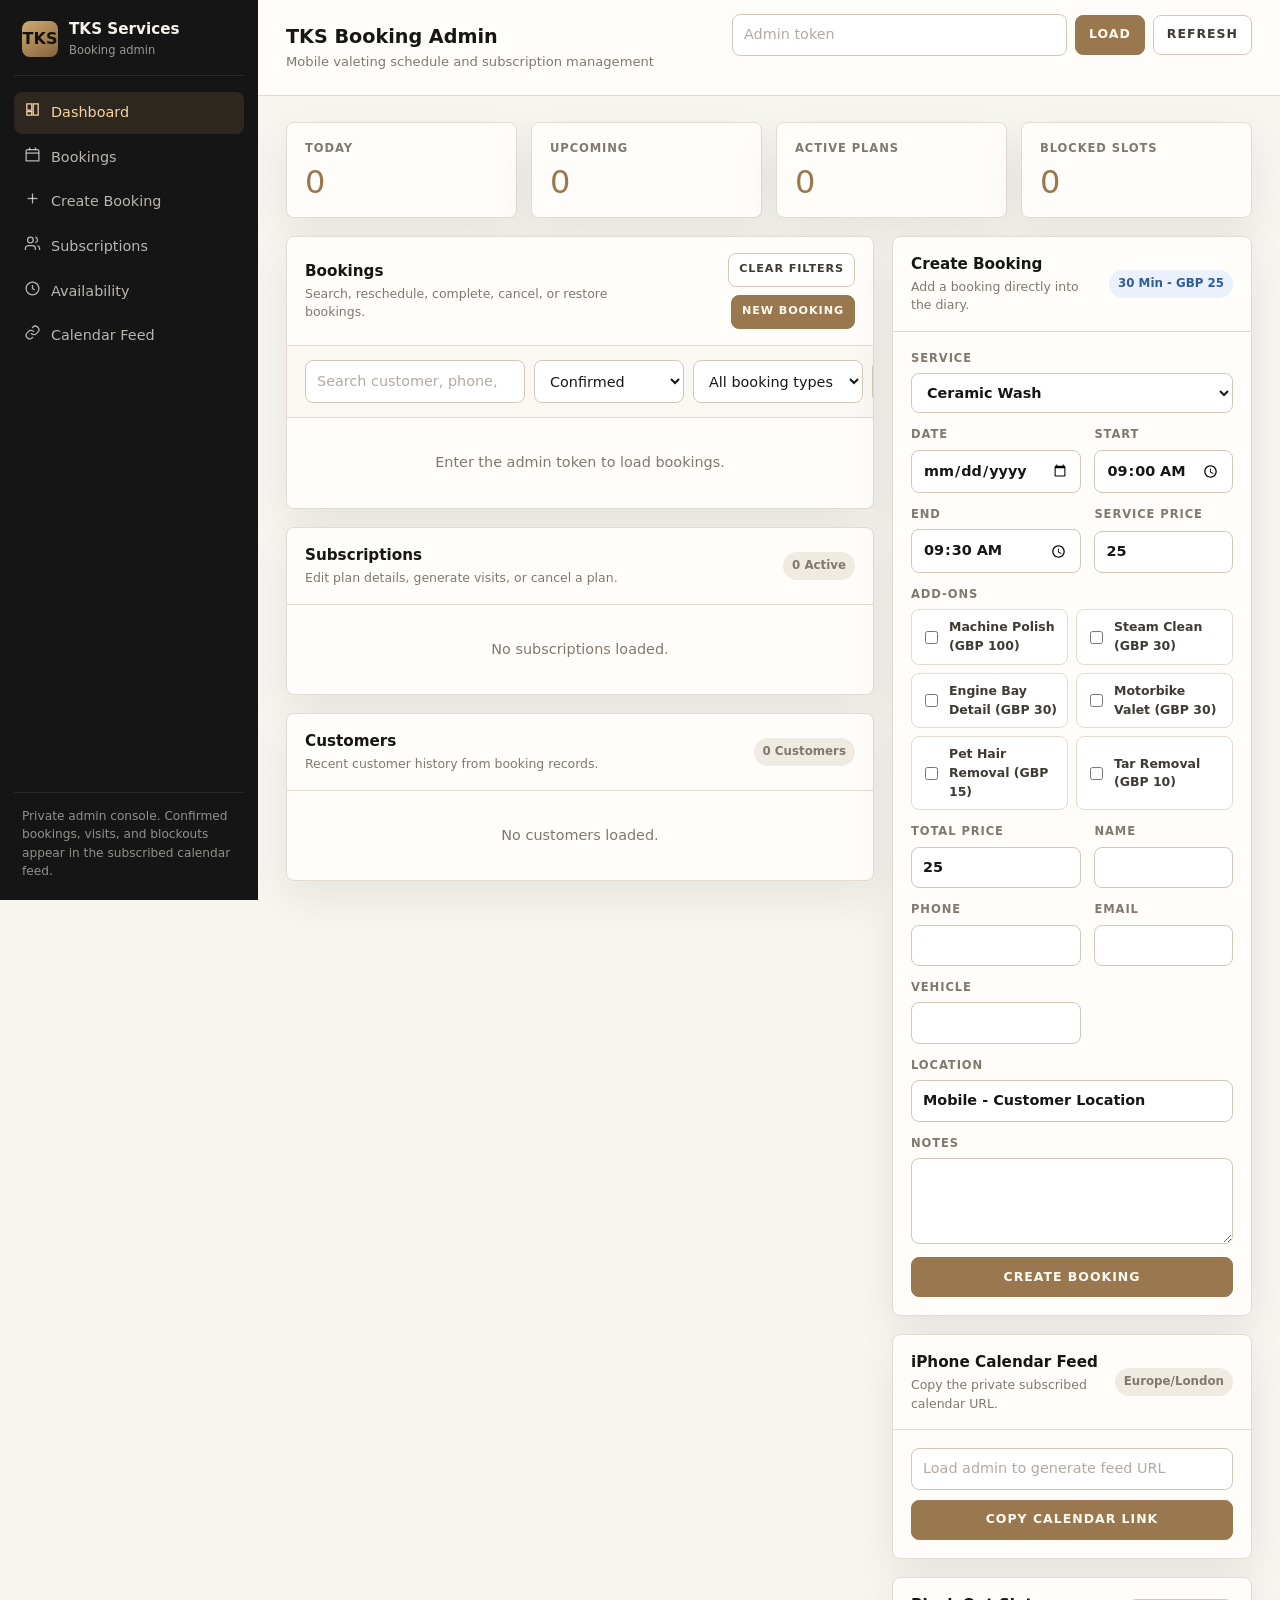
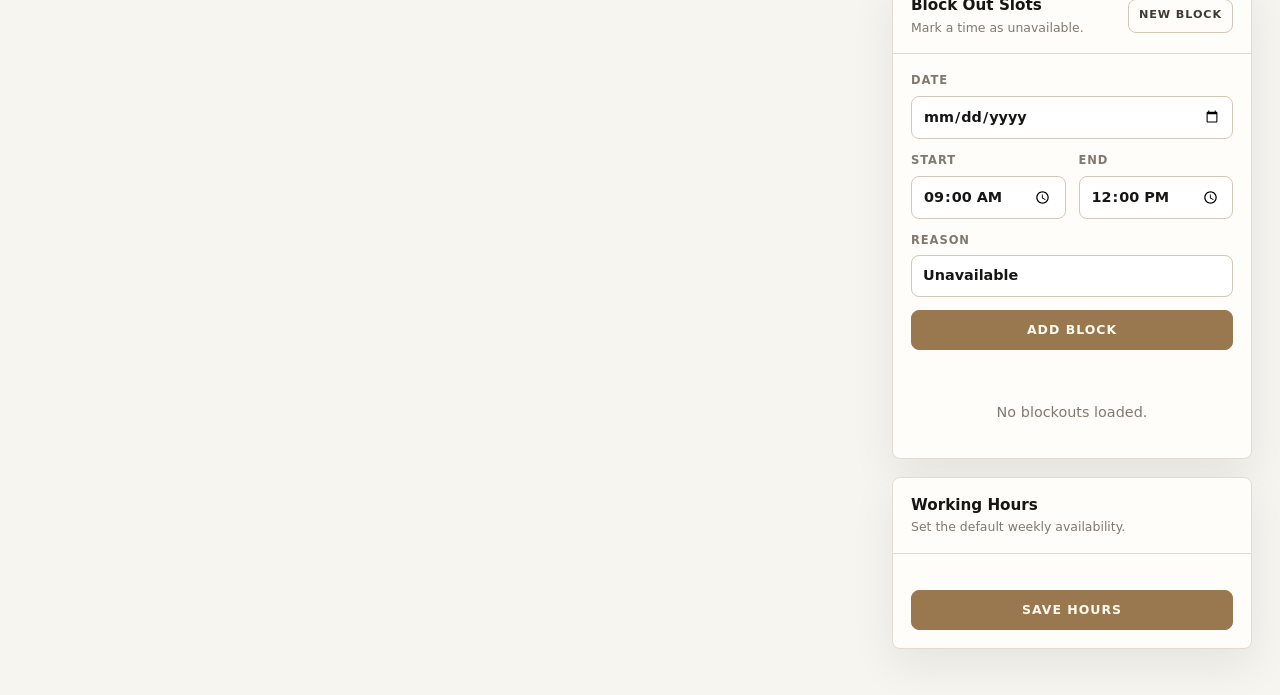
==== commit d4e78b1e: "Redesign booking admin interface" ====
--- a/admin.html
+++ b/admin.html
@@ -6,28 +6,44 @@
   <title>TKS Booking Admin</title>
   <style>
     :root {
-      --bg: #101114;
-      --panel: #181a1f;
-      --panel-2: #20232a;
-      --panel-3: #121419;
-      --line: #30343d;
-      --text: #f4f1e8;
-      --muted: #aaa59a;
-      --gold: #d7a64f;
-      --gold-2: #f0c36a;
-      --danger: #f46f6f;
-      --ok: #72d28b;
-      --blue: #7fb4ff;
-      --shadow: 0 16px 60px rgba(0, 0, 0, 0.35);
-      font-family: Inter, ui-sans-serif, system-ui, -apple-system, BlinkMacSystemFont, "Segoe UI", sans-serif;
+      --ink: #171615;
+      --ink-2: #3f3a34;
+      --muted: #81786e;
+      --soft: #f7f5f0;
+      --surface: #fffdfa;
+      --surface-2: #f0ebe2;
+      --line: #e3dbcf;
+      --line-strong: #d3c7b7;
+      --side: #151515;
+      --side-2: #202020;
+      --gold: #9a784f;
+      --gold-2: #755a3a;
+      --green: #0f7a4f;
+      --green-bg: #e8f5ee;
+      --amber: #9b6417;
+      --amber-bg: #fff2d8;
+      --red: #b3261e;
+      --red-bg: #fde8e6;
+      --blue: #2f5f96;
+      --blue-bg: #eaf1fb;
+      --shadow: 0 16px 44px rgba(31, 25, 17, 0.08);
+      --font: Inter, ui-sans-serif, system-ui, -apple-system, BlinkMacSystemFont, "Segoe UI", sans-serif;
     }
 
     * { box-sizing: border-box; }
+
+    html {
+      -webkit-font-smoothing: antialiased;
+      -moz-osx-font-smoothing: grayscale;
+      scroll-behavior: smooth;
+    }
 
     body {
       margin: 0;
-      background: var(--bg);
-      color: var(--text);
+      min-height: 100vh;
+      background: var(--soft);
+      color: var(--ink);
+      font-family: var(--font);
       line-height: 1.5;
     }
 
@@ -44,66 +60,272 @@
       margin: 0;
     }
 
+    a {
+      color: inherit;
+      text-decoration: none;
+    }
+
+    .admin-shell {
+      min-height: 100vh;
+      display: grid;
+      grid-template-columns: 258px minmax(0, 1fr);
+    }
+
+    .sidebar {
+      position: sticky;
+      top: 0;
+      height: 100vh;
+      display: flex;
+      flex-direction: column;
+      background: var(--side);
+      color: #f8f4ec;
+      padding: 18px 14px;
+    }
+
+    .brand {
+      display: flex;
+      align-items: center;
+      gap: 11px;
+      min-height: 48px;
+      padding: 0 8px 16px;
+      border-bottom: 1px solid rgba(255, 255, 255, 0.09);
+    }
+
+    .brand-mark {
+      width: 36px;
+      height: 36px;
+      display: grid;
+      place-items: center;
+      border-radius: 8px;
+      background: linear-gradient(145deg, #cfaa71, #85633d);
+      color: #15110b;
+      font-weight: 900;
+      letter-spacing: 0;
+    }
+
+    .brand-title {
+      font-size: 0.95rem;
+      font-weight: 750;
+      letter-spacing: 0;
+    }
+
+    .brand-subtitle {
+      color: rgba(248, 244, 236, 0.58);
+      font-size: 0.72rem;
+      margin-top: 1px;
+    }
+
+    .side-nav {
+      display: grid;
+      gap: 3px;
+      padding: 16px 0;
+    }
+
+    .side-link {
+      display: flex;
+      align-items: center;
+      gap: 10px;
+      min-height: 40px;
+      padding: 9px 10px;
+      border-radius: 8px;
+      color: rgba(248, 244, 236, 0.72);
+      font-size: 0.9rem;
+      transition: background 160ms ease, color 160ms ease;
+    }
+
+    .side-link:hover,
+    .side-link.active {
+      background: rgba(154, 120, 79, 0.18);
+      color: #f7d59f;
+    }
+
+    .side-link svg {
+      width: 17px;
+      height: 17px;
+      stroke-width: 1.8;
+    }
+
+    .side-note {
+      margin-top: auto;
+      border-top: 1px solid rgba(255, 255, 255, 0.09);
+      padding: 14px 8px 2px;
+      color: rgba(248, 244, 236, 0.55);
+      font-size: 0.76rem;
+    }
+
+    .main {
+      min-width: 0;
+      padding: 0;
+    }
+
+    .topbar {
+      position: sticky;
+      top: 0;
+      z-index: 20;
+      display: grid;
+      grid-template-columns: minmax(240px, 1fr) minmax(300px, 520px);
+      align-items: center;
+      gap: 20px;
+      min-height: 72px;
+      padding: 14px 28px;
+      border-bottom: 1px solid var(--line);
+      background: rgba(255, 253, 250, 0.92);
+      backdrop-filter: blur(12px);
+    }
+
     h1 {
-      font-size: clamp(1.7rem, 4vw, 2.5rem);
+      font-size: 1.2rem;
+      font-weight: 650;
       letter-spacing: 0;
     }
 
-    h2 {
-      font-size: 1.05rem;
-      letter-spacing: 0;
-    }
-
-    h3 {
-      font-size: 0.98rem;
-      letter-spacing: 0;
-    }
-
-    .shell {
-      width: min(1380px, calc(100% - 32px));
-      margin: 0 auto;
-      padding: 28px 0 48px;
-    }
-
-    .topbar {
-      display: grid;
-      grid-template-columns: minmax(260px, 1fr) minmax(260px, 460px);
-      align-items: start;
-      justify-content: space-between;
-      gap: 18px;
-      margin-bottom: 18px;
-    }
-
-    .subtle {
+    .topbar-kicker {
       color: var(--muted);
-      margin-top: 6px;
+      font-size: 0.82rem;
+      margin-top: 1px;
     }
 
     .login {
       display: grid;
-      grid-template-columns: minmax(180px, 1fr) auto auto;
-      gap: 10px;
+      grid-template-columns: minmax(160px, 1fr) auto auto;
+      gap: 8px;
+      align-items: center;
+    }
+
+    .status {
+      min-height: 19px;
+      margin-top: 6px;
+      color: var(--muted);
+      font-size: 0.78rem;
+      text-align: right;
+    }
+
+    .content {
+      width: min(1500px, 100%);
+      padding: 26px 28px 46px;
+    }
+
+    .stats {
+      display: grid;
+      grid-template-columns: repeat(4, minmax(0, 1fr));
+      gap: 14px;
+      margin-bottom: 18px;
+    }
+
+    .stat {
+      border: 1px solid var(--line);
+      background: var(--surface);
+      border-radius: 8px;
+      padding: 17px 18px;
+      box-shadow: var(--shadow);
+    }
+
+    .stat span {
+      display: block;
+      color: var(--muted);
+      font-size: 0.72rem;
+      font-weight: 700;
+      letter-spacing: 0.08em;
+      text-transform: uppercase;
+      margin-bottom: 9px;
+    }
+
+    .stat strong {
+      color: var(--gold);
+      font-size: 2rem;
+      line-height: 1;
+      font-weight: 450;
+    }
+
+    .layout {
+      display: grid;
+      grid-template-columns: minmax(0, 1.7fr) minmax(360px, 0.8fr);
+      gap: 18px;
+      align-items: start;
+    }
+
+    .stack {
+      display: grid;
+      gap: 18px;
+    }
+
+    .panel {
+      overflow: hidden;
+      background: var(--surface);
+      border: 1px solid var(--line);
+      border-radius: 8px;
+      box-shadow: var(--shadow);
+    }
+
+    .panel-body {
+      padding: 18px;
+    }
+
+    .panel-head {
+      display: flex;
+      align-items: center;
+      justify-content: space-between;
+      gap: 14px;
+      min-height: 57px;
+      padding: 16px 18px;
+      border-bottom: 1px solid var(--line);
+    }
+
+    .panel-head h2 {
+      font-size: 0.95rem;
+      font-weight: 700;
+      letter-spacing: 0;
+    }
+
+    .panel-caption {
+      color: var(--muted);
+      font-size: 0.78rem;
+      margin-top: 2px;
+    }
+
+    .panel-actions {
+      display: flex;
+      gap: 8px;
+      flex-wrap: wrap;
+      justify-content: flex-end;
+    }
+
+    .filters {
+      display: grid;
+      grid-template-columns: minmax(220px, 1fr) 150px 170px 150px;
+      gap: 9px;
+      padding: 14px 18px;
+      border-bottom: 1px solid var(--line);
+      background: #fbf8f3;
     }
 
     .input, .select, .textarea {
       width: 100%;
-      color: var(--text);
-      background: #111216;
-      border: 1px solid var(--line);
+      min-height: 40px;
+      color: var(--ink);
+      background: #fff;
+      border: 1px solid var(--line-strong);
       border-radius: 8px;
-      padding: 10px 11px;
-      min-height: 42px;
+      padding: 9px 11px;
       outline: none;
+      font-size: 0.9rem;
+      transition: border-color 150ms ease, box-shadow 150ms ease;
     }
 
     .textarea {
       resize: vertical;
-      min-height: 84px;
-    }
-
-    .input:focus, .select:focus, .textarea:focus {
+      min-height: 86px;
+    }
+
+    .input:focus,
+    .select:focus,
+    .textarea:focus {
       border-color: var(--gold);
-      box-shadow: 0 0 0 3px rgba(215, 166, 79, 0.14);
+      box-shadow: 0 0 0 3px rgba(154, 120, 79, 0.14);
+    }
+
+    .input::placeholder {
+      color: #b3aaa0;
     }
 
     .btn {
@@ -111,31 +333,47 @@
       align-items: center;
       justify-content: center;
       gap: 8px;
+      min-height: 40px;
+      padding: 9px 13px;
       border-radius: 8px;
-      padding: 10px 13px;
-      min-height: 42px;
-      color: var(--text);
-      background: var(--panel-2);
-      border: 1px solid var(--line);
+      color: var(--ink-2);
+      background: #fff;
+      border: 1px solid var(--line-strong);
+      font-size: 0.78rem;
+      font-weight: 750;
+      letter-spacing: 0.08em;
+      text-transform: uppercase;
       white-space: nowrap;
+      transition: background 150ms ease, border-color 150ms ease, color 150ms ease;
     }
 
     .btn:hover {
       border-color: var(--gold);
+      color: var(--gold-2);
     }
 
     .btn-primary {
       background: var(--gold);
       border-color: var(--gold);
-      color: #17120a;
-      font-weight: 800;
+      color: #fffaf0;
+    }
+
+    .btn-primary:hover {
+      background: var(--gold-2);
+      border-color: var(--gold-2);
+      color: #fffaf0;
     }
 
     .btn-danger {
-      color: #260909;
-      background: var(--danger);
-      border-color: var(--danger);
-      font-weight: 800;
+      background: var(--red);
+      border-color: var(--red);
+      color: #fff;
+    }
+
+    .btn-danger:hover {
+      background: #8f1f18;
+      border-color: #8f1f18;
+      color: #fff;
     }
 
     .btn-ghost {
@@ -144,167 +382,149 @@
 
     .btn-small {
       min-height: 34px;
-      padding: 7px 9px;
-      font-size: 0.88rem;
-    }
-
-    .status {
-      min-height: 24px;
-      margin: 10px 0 0;
+      padding: 7px 10px;
+      font-size: 0.7rem;
+    }
+
+    .icon-button {
+      width: 34px;
+      height: 34px;
+      padding: 0;
+      border-radius: 8px;
+      background: transparent;
+      color: #5f564e;
+      border: 1px solid transparent;
+    }
+
+    .icon-button:hover {
+      background: var(--surface-2);
+      border-color: var(--line);
+      color: var(--ink);
+    }
+
+    .icon-button.danger:hover {
+      background: var(--red-bg);
+      border-color: transparent;
+      color: var(--red);
+    }
+
+    .icon-button svg,
+    .btn svg {
+      width: 15px;
+      height: 15px;
+      stroke-width: 1.9;
+    }
+
+    .table-scroll {
+      overflow-x: auto;
+    }
+
+    .admin-table {
+      width: 100%;
+      border-collapse: collapse;
+      min-width: 650px;
+    }
+
+    .admin-table th {
+      padding: 12px 18px;
       color: var(--muted);
-      text-align: right;
-    }
-
-    .stats {
-      display: grid;
-      grid-template-columns: repeat(4, minmax(0, 1fr));
-      gap: 12px;
-      margin-bottom: 18px;
-    }
-
-    .stat {
-      padding: 14px;
-      border: 1px solid var(--line);
-      background: var(--panel);
-      border-radius: 8px;
-      box-shadow: var(--shadow);
-    }
-
-    .stat span {
-      display: block;
+      font-size: 0.7rem;
+      font-weight: 800;
+      letter-spacing: 0.1em;
+      text-align: left;
+      text-transform: uppercase;
+      border-bottom: 1px solid var(--line);
+      background: #fbf8f3;
+    }
+
+    .admin-table td {
+      padding: 14px 18px;
+      vertical-align: middle;
+      border-bottom: 1px solid rgba(211, 199, 183, 0.62);
+      color: var(--ink-2);
+      font-size: 0.9rem;
+    }
+
+    .admin-table tr:last-child td {
+      border-bottom: 0;
+    }
+
+    .admin-table tbody tr {
+      transition: background 150ms ease;
+    }
+
+    .admin-table tbody tr:hover {
+      background: #fbf8f3;
+    }
+
+    .cell-title {
+      color: var(--ink);
+      font-weight: 760;
+      overflow-wrap: anywhere;
+    }
+
+    .cell-sub {
+      margin-top: 3px;
       color: var(--muted);
-      font-size: 0.84rem;
-      margin-bottom: 4px;
-    }
-
-    .stat strong {
-      font-size: 1.6rem;
-      line-height: 1;
-    }
-
-    .layout {
-      display: grid;
-      grid-template-columns: minmax(0, 1.45fr) minmax(360px, 0.85fr);
-      gap: 18px;
-      align-items: start;
-    }
-
-    .stack {
-      display: grid;
-      gap: 18px;
-    }
-
-    .panel {
-      background: var(--panel);
-      border: 1px solid var(--line);
-      border-radius: 8px;
-      box-shadow: var(--shadow);
-      padding: 18px;
-    }
-
-    .panel-head {
+      font-size: 0.78rem;
+      overflow-wrap: anywhere;
+    }
+
+    .row-actions {
       display: flex;
       align-items: center;
-      justify-content: space-between;
-      gap: 14px;
-      margin-bottom: 14px;
-    }
-
-    .panel-actions {
-      display: flex;
-      gap: 8px;
-      flex-wrap: wrap;
       justify-content: flex-end;
-    }
-
-    .filters {
-      display: grid;
-      grid-template-columns: minmax(180px, 1fr) 150px 160px 150px;
-      gap: 10px;
-      margin-bottom: 14px;
-    }
-
-    .list {
-      display: grid;
-      gap: 10px;
-    }
-
-    .item {
-      display: grid;
-      grid-template-columns: minmax(0, 1fr) auto;
-      gap: 14px;
-      padding: 13px;
-      border-radius: 8px;
-      border: 1px solid var(--line);
-      background: var(--panel-3);
-    }
-
-    .item-title {
-      font-weight: 800;
-      overflow-wrap: anywhere;
-    }
-
-    .item-meta {
+      gap: 4px;
+      white-space: nowrap;
+    }
+
+    .badge {
+      display: inline-flex;
+      align-items: center;
+      border-radius: 999px;
+      padding: 5px 9px;
+      font-size: 0.74rem;
+      font-weight: 700;
+      text-transform: capitalize;
+      white-space: nowrap;
+    }
+
+    .badge-ok {
+      color: var(--green);
+      background: var(--green-bg);
+    }
+
+    .badge-warn {
+      color: var(--amber);
+      background: var(--amber-bg);
+    }
+
+    .badge-danger {
+      color: var(--red);
+      background: var(--red-bg);
+    }
+
+    .badge-blue {
+      color: var(--blue);
+      background: var(--blue-bg);
+    }
+
+    .badge-neutral {
       color: var(--muted);
-      font-size: 0.92rem;
-      margin-top: 4px;
-      overflow-wrap: anywhere;
-    }
-
-    .item-actions {
-      display: flex;
-      gap: 8px;
-      align-items: center;
-      justify-content: flex-end;
-      flex-wrap: wrap;
+      background: var(--surface-2);
     }
 
     .empty {
       color: var(--muted);
-      padding: 14px;
-      border: 1px dashed var(--line);
-      border-radius: 8px;
+      padding: 34px 18px;
       text-align: center;
-    }
-
-    .pill {
-      display: inline-flex;
-      align-items: center;
-      gap: 6px;
-      padding: 5px 9px;
-      border-radius: 999px;
-      background: #111216;
-      border: 1px solid var(--line);
-      color: var(--muted);
-      font-size: 0.82rem;
-      white-space: nowrap;
-      text-transform: capitalize;
-    }
-
-    .pill-ok {
-      color: var(--ok);
-      border-color: rgba(114, 210, 139, 0.3);
-    }
-
-    .pill-warn {
-      color: var(--gold-2);
-      border-color: rgba(240, 195, 106, 0.3);
-    }
-
-    .pill-danger {
-      color: var(--danger);
-      border-color: rgba(244, 111, 111, 0.3);
-    }
-
-    .pill-blue {
-      color: var(--blue);
-      border-color: rgba(127, 180, 255, 0.3);
+      font-size: 0.9rem;
     }
 
     .form-grid {
       display: grid;
       grid-template-columns: 1fr 1fr;
-      gap: 10px;
+      gap: 13px;
     }
 
     .form-grid .wide {
@@ -315,7 +535,10 @@
       display: grid;
       gap: 6px;
       color: var(--muted);
-      font-size: 0.9rem;
+      font-size: 0.72rem;
+      font-weight: 800;
+      letter-spacing: 0.08em;
+      text-transform: uppercase;
     }
 
     .checks {
@@ -329,12 +552,15 @@
       align-items: center;
       gap: 8px;
       min-height: 38px;
-      padding: 8px;
-      color: var(--text);
+      padding: 8px 9px;
+      color: var(--ink-2);
       border: 1px solid var(--line);
-      background: #111216;
+      background: #fff;
       border-radius: 8px;
-      font-size: 0.9rem;
+      font-size: 0.78rem;
+      font-weight: 650;
+      letter-spacing: 0;
+      text-transform: none;
     }
 
     .summary-line {
@@ -342,29 +568,40 @@
       justify-content: space-between;
       gap: 10px;
       color: var(--muted);
-      padding: 10px 0;
+      padding-top: 14px;
+      margin-top: 14px;
       border-top: 1px solid var(--line);
-      margin-top: 4px;
+      font-size: 0.84rem;
     }
 
     .summary-line strong {
-      color: var(--text);
+      color: var(--ink);
+      text-transform: capitalize;
     }
 
     .hours {
       display: grid;
       gap: 8px;
+      padding: 18px;
     }
 
     .hour-row {
       display: grid;
-      grid-template-columns: 100px 74px 1fr 1fr;
+      grid-template-columns: 1fr auto;
       gap: 8px;
       align-items: center;
       padding: 9px;
       border: 1px solid var(--line);
       border-radius: 8px;
-      background: var(--panel-3);
+      background: #fff;
+    }
+
+    .hour-row strong {
+      font-size: 0.88rem;
+    }
+
+    .hour-row .check {
+      justify-self: end;
     }
 
     .feed {
@@ -372,18 +609,46 @@
       gap: 10px;
     }
 
+    .list {
+      display: grid;
+    }
+
+    .mini-list {
+      display: grid;
+      gap: 9px;
+      padding: 18px;
+    }
+
+    .mini-row {
+      display: grid;
+      grid-template-columns: minmax(0, 1fr) auto;
+      gap: 12px;
+      align-items: center;
+      padding: 12px;
+      border: 1px solid var(--line);
+      border-radius: 8px;
+      background: #fff;
+    }
+
+    .mini-row-actions {
+      display: flex;
+      align-items: center;
+      gap: 4px;
+      white-space: nowrap;
+    }
+
     dialog {
-      width: min(820px, calc(100% - 28px));
+      width: min(830px, calc(100% - 28px));
       border: 1px solid var(--line);
       border-radius: 8px;
       padding: 0;
-      background: var(--panel);
-      color: var(--text);
-      box-shadow: 0 30px 120px rgba(0, 0, 0, 0.68);
+      background: var(--surface);
+      color: var(--ink);
+      box-shadow: 0 28px 90px rgba(23, 22, 21, 0.28);
     }
 
     dialog::backdrop {
-      background: rgba(0, 0, 0, 0.68);
+      background: rgba(23, 22, 21, 0.42);
     }
 
     .modal-body {
@@ -397,6 +662,11 @@
       gap: 12px;
       padding: 16px 18px;
       border-bottom: 1px solid var(--line);
+      background: #fbf8f3;
+    }
+
+    .modal-head h2 {
+      font-size: 1rem;
     }
 
     .modal-actions {
@@ -406,10 +676,44 @@
       padding: 14px 18px 18px;
       border-top: 1px solid var(--line);
       flex-wrap: wrap;
+      background: #fbf8f3;
+    }
+
+    @media (max-width: 1180px) {
+      .admin-shell {
+        grid-template-columns: 1fr;
+      }
+
+      .sidebar {
+        position: relative;
+        height: auto;
+        padding: 13px 14px;
+      }
+
+      .brand {
+        border-bottom: 0;
+        padding-bottom: 8px;
+      }
+
+      .side-nav {
+        grid-auto-flow: column;
+        grid-auto-columns: max-content;
+        overflow-x: auto;
+        padding: 8px 0 4px;
+      }
+
+      .side-note {
+        display: none;
+      }
+
+      .topbar {
+        top: 0;
+      }
     }
 
     @media (max-width: 1040px) {
-      .topbar, .layout {
+      .topbar,
+      .layout {
         grid-template-columns: 1fr;
       }
 
@@ -423,7 +727,18 @@
     }
 
     @media (max-width: 760px) {
-      .login, .filters, .form-grid, .checks, .hour-row, .item {
+      .content,
+      .topbar {
+        padding-left: 14px;
+        padding-right: 14px;
+      }
+
+      .login,
+      .filters,
+      .form-grid,
+      .checks,
+      .hour-row,
+      .mini-row {
         grid-template-columns: 1fr;
       }
 
@@ -431,186 +746,261 @@
         grid-template-columns: 1fr;
       }
 
-      .item-actions, .panel-actions {
+      .panel-actions,
+      .row-actions,
+      .mini-row-actions {
         justify-content: flex-start;
       }
     }
   </style>
 </head>
 <body>
-  <main class="shell">
-    <header class="topbar">
-      <div>
-        <h1>TKS Booking Admin</h1>
-        <p class="subtle">Manage bookings, subscriptions, working hours, blocked slots, customer history, and iPhone calendar sync.</p>
+  <div class="admin-shell">
+    <aside class="sidebar">
+      <div class="brand">
+        <div class="brand-mark">TKS</div>
+        <div>
+          <div class="brand-title">TKS Services</div>
+          <div class="brand-subtitle">Booking admin</div>
+        </div>
       </div>
-      <div>
-        <div class="login">
-          <input id="tokenInput" class="input" type="password" autocomplete="current-password" placeholder="Admin token">
-          <button class="btn btn-primary" type="button" onclick="saveToken()">Load</button>
-          <button class="btn" type="button" onclick="loadState()">Refresh</button>
+
+      <nav class="side-nav" aria-label="Admin navigation">
+        <a class="side-link active" href="#overview">
+          <span data-icon="dashboard"></span>
+          Dashboard
+        </a>
+        <a class="side-link" href="#bookingsPanel">
+          <span data-icon="calendar"></span>
+          Bookings
+        </a>
+        <a class="side-link" href="#createPanel">
+          <span data-icon="plus"></span>
+          Create Booking
+        </a>
+        <a class="side-link" href="#subscriptionsPanel">
+          <span data-icon="users"></span>
+          Subscriptions
+        </a>
+        <a class="side-link" href="#availabilityPanel">
+          <span data-icon="clock"></span>
+          Availability
+        </a>
+        <a class="side-link" href="#calendarPanel">
+          <span data-icon="link"></span>
+          Calendar Feed
+        </a>
+      </nav>
+
+      <div class="side-note">
+        Private admin console. Confirmed bookings, visits, and blockouts appear in the subscribed calendar feed.
+      </div>
+    </aside>
+
+    <main class="main">
+      <header class="topbar">
+        <div>
+          <h1>TKS Booking Admin</h1>
+          <p class="topbar-kicker">Mobile valeting schedule and subscription management</p>
         </div>
-        <p id="status" class="status"></p>
-      </div>
-    </header>
-
-    <section class="stats" aria-label="Booking summary">
-      <div class="stat"><span>Today</span><strong id="statToday">0</strong></div>
-      <div class="stat"><span>Upcoming</span><strong id="statUpcoming">0</strong></div>
-      <div class="stat"><span>Active Plans</span><strong id="statSubs">0</strong></div>
-      <div class="stat"><span>Blocked Slots</span><strong id="statBlocks">0</strong></div>
-    </section>
-
-    <section class="layout">
-      <div class="stack">
-        <section class="panel">
-          <div class="panel-head">
-            <h2>Bookings</h2>
-            <div class="panel-actions">
-              <button class="btn btn-small" type="button" onclick="resetFilters()">Clear Filters</button>
-              <button class="btn btn-small btn-primary" type="button" onclick="document.getElementById('createBookingName').focus()">New Booking</button>
-            </div>
+        <div>
+          <div class="login">
+            <input id="tokenInput" class="input" type="password" autocomplete="current-password" placeholder="Admin token">
+            <button class="btn btn-primary" type="button" onclick="saveToken()">Load</button>
+            <button class="btn" type="button" onclick="loadState()">Refresh</button>
           </div>
-          <div class="filters">
-            <input id="bookingSearch" class="input" type="search" placeholder="Search customer, phone, service, vehicle">
-            <select id="statusFilter" class="select">
-              <option value="confirmed">Confirmed</option>
-              <option value="all">All statuses</option>
-              <option value="cancelled">Cancelled</option>
-              <option value="completed">Completed</option>
-            </select>
-            <select id="typeFilter" class="select">
-              <option value="all">All booking types</option>
-              <option value="booking">One-off</option>
-              <option value="subscription_initial">Plan initial</option>
-              <option value="subscription_visit">Plan visits</option>
-            </select>
-            <input id="dateFilter" class="input" type="date">
+          <p id="status" class="status"></p>
+        </div>
+      </header>
+
+      <section id="overview" class="content">
+        <section class="stats" aria-label="Booking summary">
+          <div class="stat"><span>Today</span><strong id="statToday">0</strong></div>
+          <div class="stat"><span>Upcoming</span><strong id="statUpcoming">0</strong></div>
+          <div class="stat"><span>Active Plans</span><strong id="statSubs">0</strong></div>
+          <div class="stat"><span>Blocked Slots</span><strong id="statBlocks">0</strong></div>
+        </section>
+
+        <section class="layout">
+          <div class="stack">
+            <section id="bookingsPanel" class="panel">
+              <div class="panel-head">
+                <div>
+                  <h2>Bookings</h2>
+                  <p class="panel-caption">Search, reschedule, complete, cancel, or restore bookings.</p>
+                </div>
+                <div class="panel-actions">
+                  <button class="btn btn-small" type="button" onclick="resetFilters()">Clear Filters</button>
+                  <button class="btn btn-small btn-primary" type="button" onclick="document.getElementById('createBookingName').focus()">New Booking</button>
+                </div>
+              </div>
+              <div class="filters">
+                <input id="bookingSearch" class="input" type="search" placeholder="Search customer, phone, service, vehicle">
+                <select id="statusFilter" class="select">
+                  <option value="confirmed">Confirmed</option>
+                  <option value="all">All statuses</option>
+                  <option value="cancelled">Cancelled</option>
+                  <option value="completed">Completed</option>
+                </select>
+                <select id="typeFilter" class="select">
+                  <option value="all">All booking types</option>
+                  <option value="booking">One-off</option>
+                  <option value="subscription_initial">Plan initial</option>
+                  <option value="subscription_visit">Plan visits</option>
+                </select>
+                <input id="dateFilter" class="input" type="date">
+              </div>
+              <div id="bookingsList">
+                <div class="empty">Enter the admin token to load bookings.</div>
+              </div>
+            </section>
+
+            <section id="subscriptionsPanel" class="panel">
+              <div class="panel-head">
+                <div>
+                  <h2>Subscriptions</h2>
+                  <p class="panel-caption">Edit plan details, generate visits, or cancel a plan.</p>
+                </div>
+                <span id="subscriptionCount" class="badge badge-neutral">0 active</span>
+              </div>
+              <div id="subscriptionsList">
+                <div class="empty">No subscriptions loaded.</div>
+              </div>
+            </section>
+
+            <section class="panel">
+              <div class="panel-head">
+                <div>
+                  <h2>Customers</h2>
+                  <p class="panel-caption">Recent customer history from booking records.</p>
+                </div>
+                <span id="customerCount" class="badge badge-neutral">0 customers</span>
+              </div>
+              <div id="customersList">
+                <div class="empty">No customers loaded.</div>
+              </div>
+            </section>
           </div>
-          <div id="bookingsList" class="list">
-            <div class="empty">Enter the admin token to load bookings.</div>
+
+          <div class="stack">
+            <section id="createPanel" class="panel">
+              <div class="panel-head">
+                <div>
+                  <h2>Create Booking</h2>
+                  <p class="panel-caption">Add a booking directly into the diary.</p>
+                </div>
+                <span id="createEstimate" class="badge badge-blue">Select a service</span>
+              </div>
+              <div class="panel-body">
+                <form id="createBookingForm" class="form-grid">
+                  <label class="wide">Service
+                    <select id="createService" class="select" required></select>
+                  </label>
+                  <label>Date
+                    <input id="createDate" class="input" type="date" required>
+                  </label>
+                  <label>Start
+                    <input id="createTime" class="input" type="time" value="09:00" required>
+                  </label>
+                  <label>End
+                    <input id="createEndTime" class="input" type="time">
+                  </label>
+                  <label>Service Price
+                    <input id="createServicePrice" class="input" type="number" min="0" step="1" value="0">
+                  </label>
+                  <label class="wide">Add-ons
+                    <div id="createAddons" class="checks"></div>
+                  </label>
+                  <label>Total Price
+                    <input id="createTotalPrice" class="input" type="number" min="0" step="1" value="0">
+                  </label>
+                  <label>Name
+                    <input id="createBookingName" class="input" type="text" required>
+                  </label>
+                  <label>Phone
+                    <input id="createBookingPhone" class="input" type="tel" required>
+                  </label>
+                  <label>Email
+                    <input id="createBookingEmail" class="input" type="email">
+                  </label>
+                  <label>Vehicle
+                    <input id="createBookingVehicle" class="input" type="text">
+                  </label>
+                  <label class="wide">Location
+                    <input id="createBookingLocation" class="input" type="text" value="Mobile - Customer Location">
+                  </label>
+                  <label class="wide">Notes
+                    <textarea id="createBookingNotes" class="textarea"></textarea>
+                  </label>
+                  <button class="btn btn-primary wide" type="submit">Create Booking</button>
+                </form>
+              </div>
+            </section>
+
+            <section id="calendarPanel" class="panel">
+              <div class="panel-head">
+                <div>
+                  <h2>iPhone Calendar Feed</h2>
+                  <p class="panel-caption">Copy the private subscribed calendar URL.</p>
+                </div>
+                <span id="timezonePill" class="badge badge-neutral">Europe/London</span>
+              </div>
+              <div class="panel-body">
+                <div class="feed">
+                  <input id="feedUrl" class="input" readonly placeholder="Load admin to generate feed URL">
+                  <button class="btn btn-primary" type="button" onclick="copyFeed()">Copy Calendar Link</button>
+                </div>
+              </div>
+            </section>
+
+            <section id="availabilityPanel" class="panel">
+              <div class="panel-head">
+                <div>
+                  <h2>Block Out Slots</h2>
+                  <p class="panel-caption">Mark a time as unavailable.</p>
+                </div>
+                <button id="resetBlockoutButton" class="btn btn-small btn-ghost" type="button" onclick="resetBlockoutForm()">New Block</button>
+              </div>
+              <div class="panel-body">
+                <form id="blockoutForm" class="form-grid">
+                  <input id="editingBlockoutId" type="hidden">
+                  <label class="wide">Date
+                    <input id="blockDate" class="input" type="date" required>
+                  </label>
+                  <label>Start
+                    <input id="blockStart" class="input" type="time" value="09:00" required>
+                  </label>
+                  <label>End
+                    <input id="blockEnd" class="input" type="time" value="12:00" required>
+                  </label>
+                  <label class="wide">Reason
+                    <input id="blockReason" class="input" type="text" value="Unavailable">
+                  </label>
+                  <button id="blockoutSubmit" class="btn btn-primary wide" type="submit">Add Block</button>
+                </form>
+              </div>
+              <div id="blockoutsList">
+                <div class="empty">No blockouts loaded.</div>
+              </div>
+            </section>
+
+            <section class="panel">
+              <div class="panel-head">
+                <div>
+                  <h2>Working Hours</h2>
+                  <p class="panel-caption">Set the default weekly availability.</p>
+                </div>
+              </div>
+              <div id="hoursForm" class="hours"></div>
+              <div class="panel-body" style="padding-top:0">
+                <button class="btn btn-primary" type="button" style="width:100%" onclick="saveHours()">Save Hours</button>
+              </div>
+            </section>
           </div>
         </section>
-
-        <section class="panel">
-          <div class="panel-head">
-            <h2>Subscriptions</h2>
-            <span id="subscriptionCount" class="pill">0 active</span>
-          </div>
-          <div id="subscriptionsList" class="list">
-            <div class="empty">No subscriptions loaded.</div>
-          </div>
-        </section>
-
-        <section class="panel">
-          <div class="panel-head">
-            <h2>Customers</h2>
-            <span id="customerCount" class="pill">0 customers</span>
-          </div>
-          <div id="customersList" class="list">
-            <div class="empty">No customers loaded.</div>
-          </div>
-        </section>
-      </div>
-
-      <div class="stack">
-        <section class="panel">
-          <div class="panel-head">
-            <h2>Create Booking</h2>
-            <span id="createEstimate" class="pill pill-blue">Select a service</span>
-          </div>
-          <form id="createBookingForm" class="form-grid">
-            <label class="wide">Service
-              <select id="createService" class="select" required></select>
-            </label>
-            <label>Date
-              <input id="createDate" class="input" type="date" required>
-            </label>
-            <label>Start
-              <input id="createTime" class="input" type="time" value="09:00" required>
-            </label>
-            <label>End
-              <input id="createEndTime" class="input" type="time">
-            </label>
-            <label>Service Price
-              <input id="createServicePrice" class="input" type="number" min="0" step="1" value="0">
-            </label>
-            <label class="wide">Add-ons
-              <div id="createAddons" class="checks"></div>
-            </label>
-            <label>Total Price
-              <input id="createTotalPrice" class="input" type="number" min="0" step="1" value="0">
-            </label>
-            <label>Name
-              <input id="createBookingName" class="input" type="text" required>
-            </label>
-            <label>Phone
-              <input id="createBookingPhone" class="input" type="tel" required>
-            </label>
-            <label>Email
-              <input id="createBookingEmail" class="input" type="email">
-            </label>
-            <label>Vehicle
-              <input id="createBookingVehicle" class="input" type="text">
-            </label>
-            <label class="wide">Location
-              <input id="createBookingLocation" class="input" type="text" value="Mobile - Customer Location">
-            </label>
-            <label class="wide">Notes
-              <textarea id="createBookingNotes" class="textarea"></textarea>
-            </label>
-            <button class="btn btn-primary wide" type="submit">Create Booking</button>
-          </form>
-        </section>
-
-        <section class="panel">
-          <div class="panel-head">
-            <h2>iPhone Calendar Feed</h2>
-            <span id="timezonePill" class="pill">Europe/London</span>
-          </div>
-          <div class="feed">
-            <input id="feedUrl" class="input" readonly placeholder="Load admin to generate feed URL">
-            <button class="btn btn-primary" type="button" onclick="copyFeed()">Copy Calendar Link</button>
-            <p class="subtle">On iPhone: Settings, Calendar, Accounts, Add Account, Other, Add Subscribed Calendar, then paste this URL.</p>
-          </div>
-        </section>
-
-        <section class="panel">
-          <div class="panel-head">
-            <h2>Block Out Slots</h2>
-            <button id="resetBlockoutButton" class="btn btn-small btn-ghost" type="button" onclick="resetBlockoutForm()">New Block</button>
-          </div>
-          <form id="blockoutForm" class="form-grid">
-            <input id="editingBlockoutId" type="hidden">
-            <label class="wide">Date
-              <input id="blockDate" class="input" type="date" required>
-            </label>
-            <label>Start
-              <input id="blockStart" class="input" type="time" value="09:00" required>
-            </label>
-            <label>End
-              <input id="blockEnd" class="input" type="time" value="12:00" required>
-            </label>
-            <label class="wide">Reason
-              <input id="blockReason" class="input" type="text" value="Unavailable">
-            </label>
-            <button id="blockoutSubmit" class="btn btn-primary wide" type="submit">Add Block</button>
-          </form>
-          <div id="blockoutsList" class="list" style="margin-top:14px">
-            <div class="empty">No blockouts loaded.</div>
-          </div>
-        </section>
-
-        <section class="panel">
-          <div class="panel-head">
-            <h2>Working Hours</h2>
-          </div>
-          <div id="hoursForm" class="hours"></div>
-          <button class="btn btn-primary" type="button" style="margin-top:12px;width:100%" onclick="saveHours()">Save Hours</button>
-        </section>
-      </div>
-    </section>
-  </main>
+      </section>
+    </main>
+  </div>
 
   <dialog id="bookingDialog">
     <form id="editBookingForm" method="dialog">
@@ -801,6 +1191,27 @@
     document.getElementById('createDate').min = todayInputValue();
     document.getElementById('blockDate').min = todayInputValue();
 
+    function icon(name) {
+      const icons = {
+        dashboard: '<svg viewBox="0 0 24 24" fill="none" stroke="currentColor"><path d="M4 13h7V4H4v9Z"/><path d="M13 20h7V4h-7v16Z"/><path d="M4 20h7v-5H4v5Z"/></svg>',
+        calendar: '<svg viewBox="0 0 24 24" fill="none" stroke="currentColor"><path d="M8 2v4"/><path d="M16 2v4"/><path d="M3 10h18"/><path d="M5 5h14a2 2 0 0 1 2 2v14H3V7a2 2 0 0 1 2-2Z"/></svg>',
+        plus: '<svg viewBox="0 0 24 24" fill="none" stroke="currentColor"><path d="M12 5v14"/><path d="M5 12h14"/></svg>',
+        users: '<svg viewBox="0 0 24 24" fill="none" stroke="currentColor"><path d="M16 21v-2a4 4 0 0 0-4-4H6a4 4 0 0 0-4 4v2"/><circle cx="9" cy="7" r="4"/><path d="M22 21v-2a4 4 0 0 0-3-3.87"/><path d="M16 3.13a4 4 0 0 1 0 7.75"/></svg>',
+        clock: '<svg viewBox="0 0 24 24" fill="none" stroke="currentColor"><circle cx="12" cy="12" r="9"/><path d="M12 7v5l3 2"/></svg>',
+        link: '<svg viewBox="0 0 24 24" fill="none" stroke="currentColor"><path d="M10 13a5 5 0 0 0 7.54.54l2-2a5 5 0 0 0-7.07-7.07l-1.14 1.14"/><path d="M14 11a5 5 0 0 0-7.54-.54l-2 2a5 5 0 0 0 7.07 7.07l1.14-1.14"/></svg>',
+        edit: '<svg viewBox="0 0 24 24" fill="none" stroke="currentColor"><path d="M12 20h9"/><path d="M16.5 3.5a2.1 2.1 0 0 1 3 3L7 19l-4 1 1-4 12.5-12.5Z"/></svg>',
+        check: '<svg viewBox="0 0 24 24" fill="none" stroke="currentColor"><path d="m5 12 5 5L20 7"/></svg>',
+        x: '<svg viewBox="0 0 24 24" fill="none" stroke="currentColor"><path d="M18 6 6 18"/><path d="m6 6 12 12"/></svg>',
+        restore: '<svg viewBox="0 0 24 24" fill="none" stroke="currentColor"><path d="M3 12a9 9 0 1 0 3-6.7"/><path d="M3 4v6h6"/></svg>',
+        trash: '<svg viewBox="0 0 24 24" fill="none" stroke="currentColor"><path d="M3 6h18"/><path d="M8 6V4h8v2"/><path d="M6 6l1 18h10l1-18"/><path d="M10 11v6"/><path d="M14 11v6"/></svg>',
+      };
+      return icons[name] || '';
+    }
+
+    document.querySelectorAll('[data-icon]').forEach(node => {
+      node.innerHTML = icon(node.dataset.icon);
+    });
+
     function todayInputValue() {
       const date = new Date();
       date.setMinutes(date.getMinutes() - date.getTimezoneOffset());
@@ -813,7 +1224,7 @@
 
     function setStatus(message, tone) {
       statusEl.textContent = message || '';
-      statusEl.style.color = tone === 'error' ? 'var(--danger)' : tone === 'ok' ? 'var(--ok)' : 'var(--muted)';
+      statusEl.style.color = tone === 'error' ? 'var(--red)' : tone === 'ok' ? 'var(--green)' : 'var(--muted)';
     }
 
     function escapeHtml(value) {
@@ -962,12 +1373,12 @@
 
     function statusPill(status) {
       const className = status === 'confirmed' || status === 'active'
-        ? 'pill pill-ok'
+        ? 'badge badge-ok'
         : status === 'cancelled'
-          ? 'pill pill-danger'
+          ? 'badge badge-danger'
           : status === 'completed'
-            ? 'pill pill-blue'
-            : 'pill pill-warn';
+            ? 'badge badge-blue'
+            : 'badge badge-warn';
       return `<span class="${className}">${escapeHtml(status)}</span>`;
     }
 
@@ -977,6 +1388,10 @@
         subscription_initial: 'Plan initial',
         subscription_visit: 'Plan visit',
       }[type] || type;
+    }
+
+    function actionButton(label, iconName, handler, extraClass = '') {
+      return `<button class="btn icon-button ${extraClass}" type="button" title="${escapeHtml(label)}" aria-label="${escapeHtml(label)}" onclick="${handler}">${icon(iconName)}</button>`;
     }
 
     function filteredBookings() {
@@ -1008,25 +1423,51 @@
         el.innerHTML = '<div class="empty">No bookings match the current filters.</div>';
         return;
       }
-      el.innerHTML = bookings.map(booking => `
-        <article class="item">
-          <div>
-            <div class="item-title">${escapeHtml(booking.date_display)} ${escapeHtml(booking.display_time)}-${escapeHtml(booking.display_end_time)}</div>
-            <div class="item-meta">${escapeHtml(booking.service_name)} - ${escapeHtml(typeLabel(booking.type))} - ${money(booking.total_price)}</div>
-            <div class="item-meta">${escapeHtml(booking.name)} - ${escapeHtml(booking.phone)}${booking.email ? ' - ' + escapeHtml(booking.email) : ''}</div>
-            <div class="item-meta">${escapeHtml(booking.vehicle || 'Vehicle not set')}${booking.location ? ' - ' + escapeHtml(booking.location) : ''}</div>
-            ${booking.addon_names && booking.addon_names.length ? `<div class="item-meta">Add-ons: ${escapeHtml(booking.addon_names.join(', '))}</div>` : ''}
-            ${booking.notes ? `<div class="item-meta">${escapeHtml(booking.notes)}</div>` : ''}
-            ${booking.cancelled_reason ? `<div class="item-meta">Cancelled: ${escapeHtml(booking.cancelled_reason)}</div>` : ''}
-          </div>
-          <div class="item-actions">
-            ${statusPill(booking.status)}
-            <button class="btn btn-small" type="button" onclick="openBookingDialog('${booking.id}')">Edit</button>
-            ${booking.status === 'confirmed' ? `<button class="btn btn-small" type="button" onclick="completeBooking('${booking.id}')">Complete</button>` : ''}
-            ${booking.status === 'confirmed' ? `<button class="btn btn-small btn-danger" type="button" onclick="cancelBooking('${booking.id}')">Cancel</button>` : `<button class="btn btn-small" type="button" onclick="restoreBooking('${booking.id}')">Restore</button>`}
-          </div>
-        </article>
-      `).join('');
+      el.innerHTML = `
+        <div class="table-scroll">
+          <table class="admin-table">
+            <thead>
+              <tr>
+                <th>Date & Time</th>
+                <th>Customer</th>
+                <th>Service</th>
+                <th>Status</th>
+                <th style="text-align:right">Actions</th>
+              </tr>
+            </thead>
+            <tbody>
+              ${bookings.map(booking => `
+                <tr>
+                  <td>
+                    <div class="cell-title">${escapeHtml(booking.date_display)}</div>
+                    <div class="cell-sub">${escapeHtml(booking.display_time)}-${escapeHtml(booking.display_end_time)}</div>
+                  </td>
+                  <td>
+                    <div class="cell-title">${escapeHtml(booking.name)}</div>
+                    <div class="cell-sub">${escapeHtml(booking.phone)}${booking.email ? ' - ' + escapeHtml(booking.email) : ''}</div>
+                    <div class="cell-sub">${escapeHtml(booking.vehicle || 'Vehicle not set')}${booking.location ? ' - ' + escapeHtml(booking.location) : ''}</div>
+                  </td>
+                  <td>
+                    <div class="cell-title">${escapeHtml(booking.service_name)}</div>
+                    <div class="cell-sub">${escapeHtml(typeLabel(booking.type))} - ${money(booking.total_price)}</div>
+                    ${booking.addon_names && booking.addon_names.length ? `<div class="cell-sub">Add-ons: ${escapeHtml(booking.addon_names.join(', '))}</div>` : ''}
+                    ${booking.notes ? `<div class="cell-sub">${escapeHtml(booking.notes)}</div>` : ''}
+                    ${booking.cancelled_reason ? `<div class="cell-sub">Cancelled: ${escapeHtml(booking.cancelled_reason)}</div>` : ''}
+                  </td>
+                  <td>${statusPill(booking.status)}</td>
+                  <td>
+                    <div class="row-actions">
+                      ${actionButton('Edit booking', 'edit', `openBookingDialog('${booking.id}')`)}
+                      ${booking.status === 'confirmed' ? actionButton('Mark complete', 'check', `completeBooking('${booking.id}')`) : ''}
+                      ${booking.status === 'confirmed' ? actionButton('Cancel booking', 'x', `cancelBooking('${booking.id}')`, 'danger') : actionButton('Restore booking', 'restore', `restoreBooking('${booking.id}')`)}
+                    </div>
+                  </td>
+                </tr>
+              `).join('')}
+            </tbody>
+          </table>
+        </div>
+      `;
     }
 
     function renderSubscriptions() {
@@ -1037,25 +1478,51 @@
         el.innerHTML = '<div class="empty">No subscriptions yet.</div>';
         return;
       }
-      el.innerHTML = state.subscriptions.map(sub => {
-        const visitCount = state.bookings.filter(booking => booking.subscription_id === sub.id && booking.status === 'confirmed').length;
-        return `
-          <article class="item">
-            <div>
-              <div class="item-title">${escapeHtml(sub.name)} - ${escapeHtml(sub.vehicle || 'Vehicle not set')}</div>
-              <div class="item-meta">Started ${escapeHtml(sub.date_display)} - ${escapeHtml(sub.preferred_day || 'Any day')} - ${escapeHtml(sub.preferred_time || sub.display_time)}</div>
-              <div class="item-meta">${escapeHtml(sub.phone)}${sub.email ? ' - ' + escapeHtml(sub.email) : ''}${sub.postcode ? ' - ' + escapeHtml(sub.postcode) : ''}</div>
-              <div class="item-meta">${visitCount} confirmed future/loaded visits</div>
-            </div>
-            <div class="item-actions">
-              ${statusPill(sub.status)}
-              <button class="btn btn-small" type="button" onclick="openSubscriptionDialog('${sub.id}')">Edit</button>
-              ${sub.status === 'active' ? `<button class="btn btn-small" type="button" onclick="addVisit('${sub.id}')">Add Visit</button>` : ''}
-              ${sub.status === 'active' ? `<button class="btn btn-small btn-danger" type="button" onclick="cancelSubscription('${sub.id}')">Cancel Plan</button>` : ''}
-            </div>
-          </article>
-        `;
-      }).join('');
+      el.innerHTML = `
+        <div class="table-scroll">
+          <table class="admin-table">
+            <thead>
+              <tr>
+                <th>Customer</th>
+                <th>Plan</th>
+                <th>Contact</th>
+                <th>Status</th>
+                <th style="text-align:right">Actions</th>
+              </tr>
+            </thead>
+            <tbody>
+              ${state.subscriptions.map(sub => {
+                const visitCount = state.bookings.filter(booking => booking.subscription_id === sub.id && booking.status === 'confirmed').length;
+                return `
+                  <tr>
+                    <td>
+                      <div class="cell-title">${escapeHtml(sub.name)}</div>
+                      <div class="cell-sub">${escapeHtml(sub.vehicle || 'Vehicle not set')}</div>
+                    </td>
+                    <td>
+                      <div class="cell-title">Started ${escapeHtml(sub.date_display)}</div>
+                      <div class="cell-sub">${escapeHtml(sub.preferred_day || 'Any day')} - ${escapeHtml(sub.preferred_time || sub.display_time)}</div>
+                      <div class="cell-sub">${visitCount} confirmed future/loaded visits</div>
+                    </td>
+                    <td>
+                      <div class="cell-title">${escapeHtml(sub.phone)}</div>
+                      <div class="cell-sub">${sub.email ? escapeHtml(sub.email) : 'Email not set'}${sub.postcode ? ' - ' + escapeHtml(sub.postcode) : ''}</div>
+                    </td>
+                    <td>${statusPill(sub.status)}</td>
+                    <td>
+                      <div class="row-actions">
+                        ${actionButton('Edit subscription', 'edit', `openSubscriptionDialog('${sub.id}')`)}
+                        ${sub.status === 'active' ? actionButton('Add visit', 'plus', `addVisit('${sub.id}')`) : ''}
+                        ${sub.status === 'active' ? actionButton('Cancel plan', 'x', `cancelSubscription('${sub.id}')`, 'danger') : ''}
+                      </div>
+                    </td>
+                  </tr>
+                `;
+              }).join('')}
+            </tbody>
+          </table>
+        </div>
+      `;
     }
 
     function renderCustomers() {
@@ -1065,19 +1532,35 @@
         el.innerHTML = '<div class="empty">No customers yet.</div>';
         return;
       }
-      el.innerHTML = state.customers.slice(0, 20).map(customer => `
-        <article class="item">
-          <div>
-            <div class="item-title">${escapeHtml(customer.name || 'Unnamed customer')}</div>
-            <div class="item-meta">${escapeHtml(customer.phone || '')}${customer.email ? ' - ' + escapeHtml(customer.email) : ''}</div>
-            <div class="item-meta">${escapeHtml(customer.vehicle || 'Vehicle not set')} - Last booking ${escapeHtml(customer.last_booking_date || 'n/a')}</div>
-          </div>
-          <div class="item-actions">
-            <span class="pill">${Number(customer.booking_count || 0)} visits</span>
-            <span class="pill">${money(customer.total_spend)}</span>
-          </div>
-        </article>
-      `).join('');
+      el.innerHTML = `
+        <div class="table-scroll">
+          <table class="admin-table">
+            <thead>
+              <tr>
+                <th>Customer</th>
+                <th>Vehicle</th>
+                <th>Last Booking</th>
+                <th>Visits</th>
+                <th>Spend</th>
+              </tr>
+            </thead>
+            <tbody>
+              ${state.customers.slice(0, 30).map(customer => `
+                <tr>
+                  <td>
+                    <div class="cell-title">${escapeHtml(customer.name || 'Unnamed customer')}</div>
+                    <div class="cell-sub">${escapeHtml(customer.phone || '')}${customer.email ? ' - ' + escapeHtml(customer.email) : ''}</div>
+                  </td>
+                  <td>${escapeHtml(customer.vehicle || 'Vehicle not set')}</td>
+                  <td>${escapeHtml(customer.last_booking_date || 'n/a')}</td>
+                  <td><span class="badge badge-neutral">${Number(customer.booking_count || 0)} visits</span></td>
+                  <td>${money(customer.total_spend)}</td>
+                </tr>
+              `).join('')}
+            </tbody>
+          </table>
+        </div>
+      `;
     }
 
     function renderBlockouts() {
@@ -1086,18 +1569,22 @@
         el.innerHTML = '<div class="empty">No upcoming blocked slots.</div>';
         return;
       }
-      el.innerHTML = state.blockouts.map(blockout => `
-        <article class="item">
-          <div>
-            <div class="item-title">${escapeHtml(blockout.date_display)} ${escapeHtml(blockout.display_time)}-${escapeHtml(blockout.display_end_time)}</div>
-            <div class="item-meta">${escapeHtml(blockout.reason)}</div>
-          </div>
-          <div class="item-actions">
-            <button class="btn btn-small" type="button" onclick="editBlockout('${blockout.id}')">Edit</button>
-            <button class="btn btn-small btn-danger" type="button" onclick="deleteBlockout('${blockout.id}')">Remove</button>
-          </div>
-        </article>
-      `).join('');
+      el.innerHTML = `
+        <div class="mini-list">
+          ${state.blockouts.map(blockout => `
+            <article class="mini-row">
+              <div>
+                <div class="cell-title">${escapeHtml(blockout.date_display)}</div>
+                <div class="cell-sub">${escapeHtml(blockout.display_time)}-${escapeHtml(blockout.display_end_time)} - ${escapeHtml(blockout.reason)}</div>
+              </div>
+              <div class="mini-row-actions">
+                ${actionButton('Edit blockout', 'edit', `editBlockout('${blockout.id}')`)}
+                ${actionButton('Remove blockout', 'trash', `deleteBlockout('${blockout.id}')`, 'danger')}
+              </div>
+            </article>
+          `).join('')}
+        </div>
+      `;
     }
 
     function renderHours() {
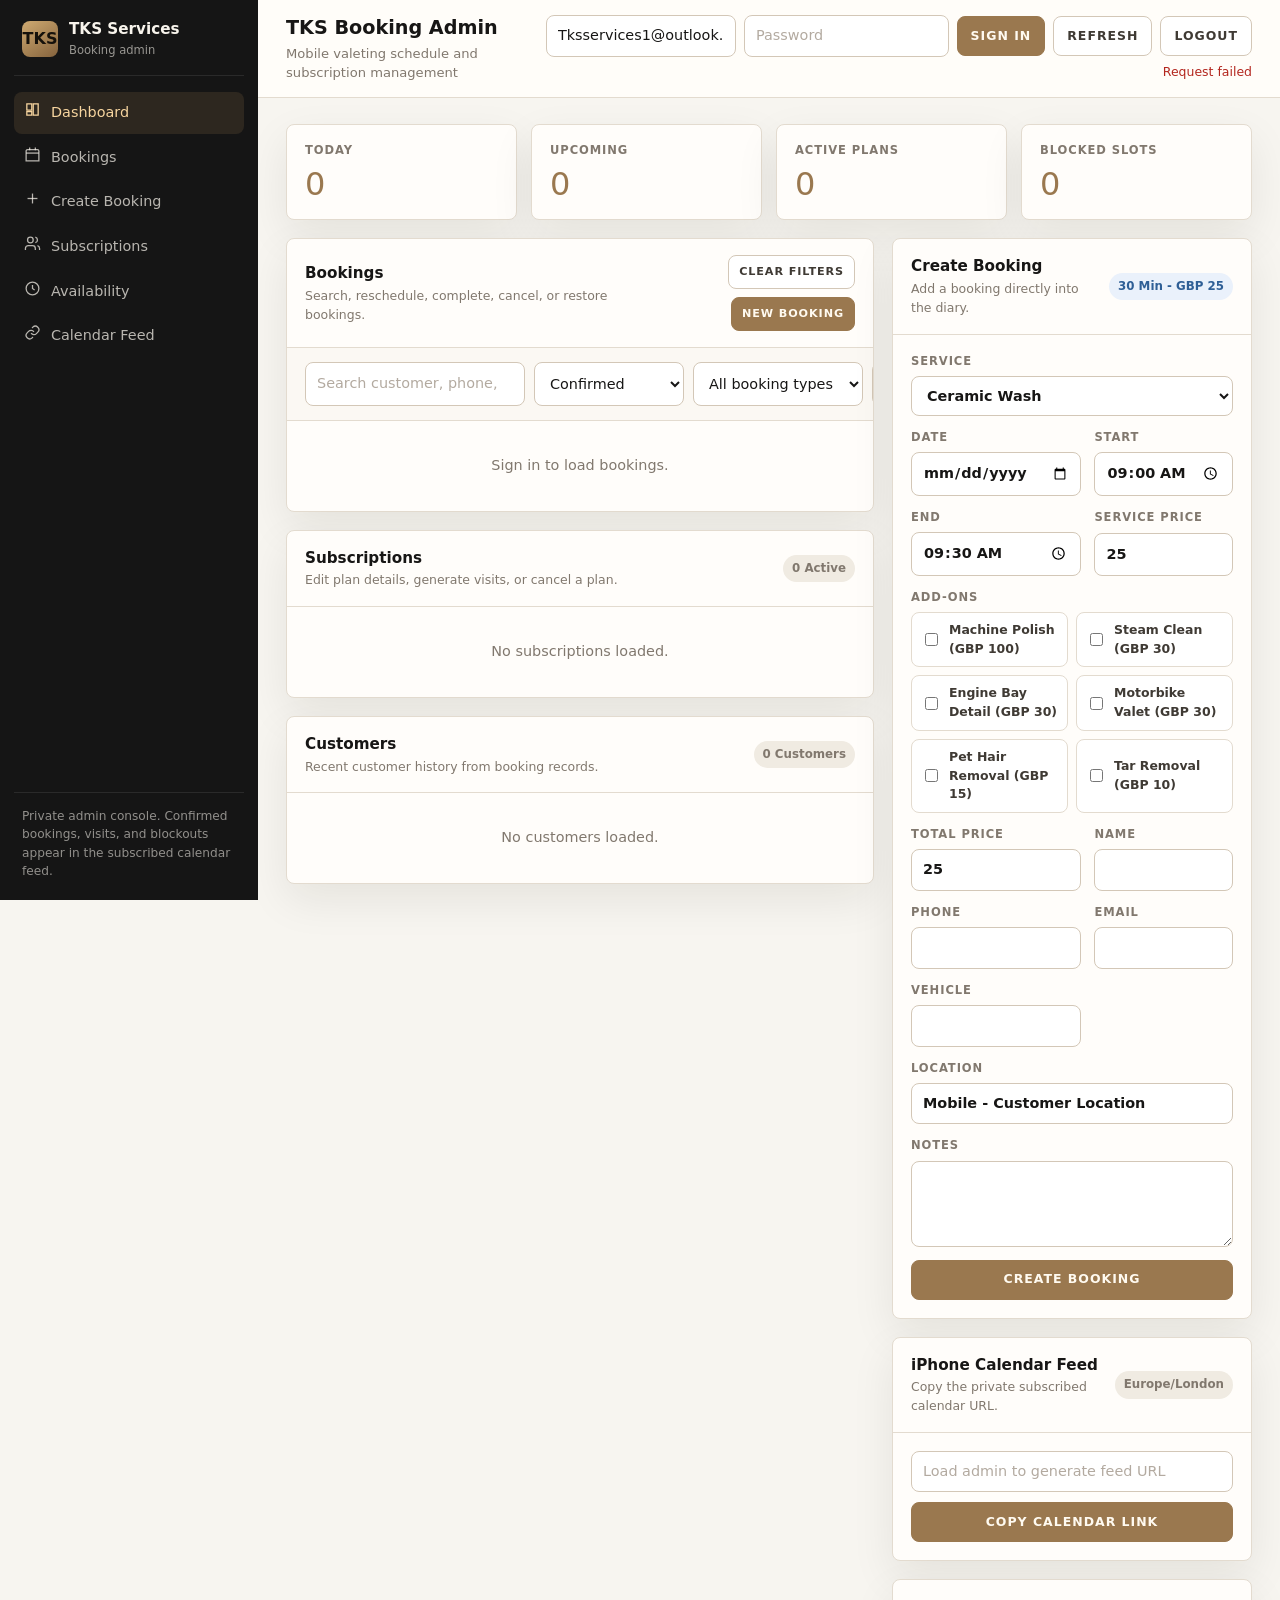
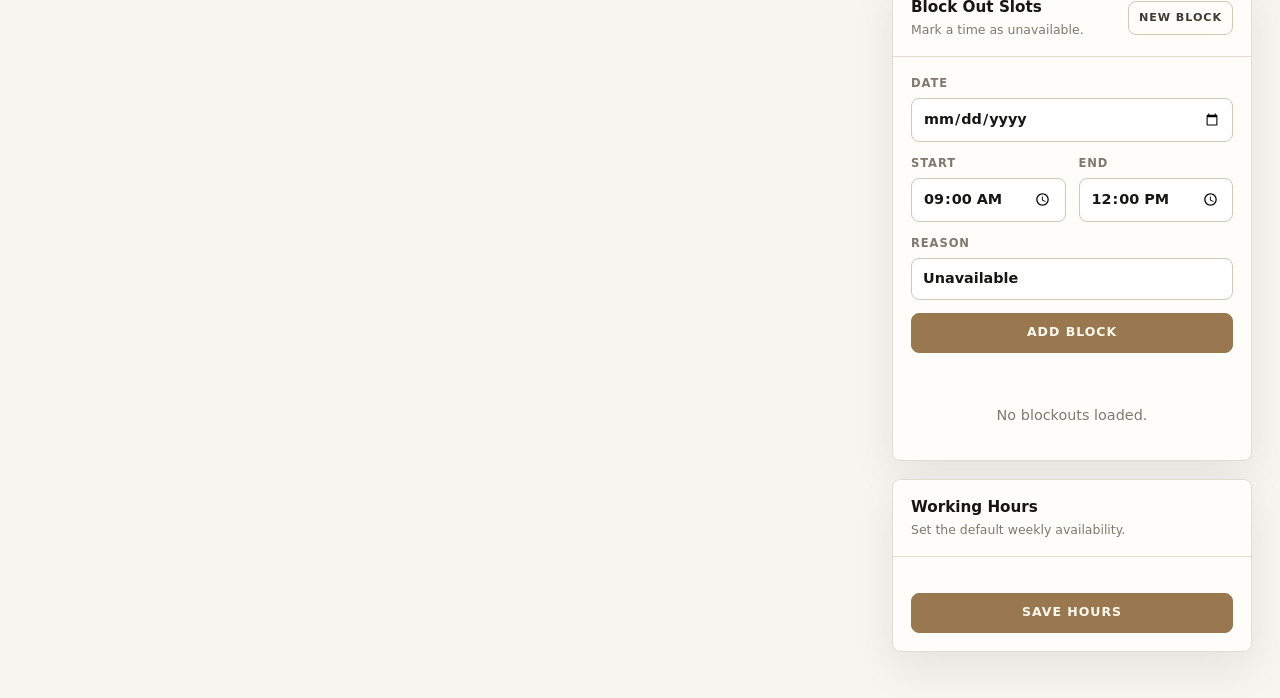
==== commit 1e88584f: "Replace admin token with email login" ====
--- a/admin.html
+++ b/admin.html
@@ -75,6 +75,7 @@
       position: sticky;
       top: 0;
       height: 100vh;
+      min-width: 0;
       display: flex;
       flex-direction: column;
       background: var(--side);
@@ -118,6 +119,7 @@
     .side-nav {
       display: grid;
       gap: 3px;
+      min-width: 0;
       padding: 16px 0;
     }
 
@@ -163,7 +165,7 @@
       top: 0;
       z-index: 20;
       display: grid;
-      grid-template-columns: minmax(240px, 1fr) minmax(300px, 520px);
+      grid-template-columns: minmax(240px, 1fr) minmax(420px, 760px);
       align-items: center;
       gap: 20px;
       min-height: 72px;
@@ -187,7 +189,7 @@
 
     .login {
       display: grid;
-      grid-template-columns: minmax(160px, 1fr) auto auto;
+      grid-template-columns: minmax(190px, 1fr) minmax(150px, 220px) auto auto auto;
       gap: 8px;
       align-items: center;
     }
@@ -681,7 +683,7 @@
 
     @media (max-width: 1180px) {
       .admin-shell {
-        grid-template-columns: 1fr;
+        grid-template-columns: minmax(0, 1fr);
       }
 
       .sidebar {
@@ -699,6 +701,7 @@
         grid-auto-flow: column;
         grid-auto-columns: max-content;
         overflow-x: auto;
+        width: 100%;
         padding: 8px 0 4px;
       }
 
@@ -804,11 +807,13 @@
           <p class="topbar-kicker">Mobile valeting schedule and subscription management</p>
         </div>
         <div>
-          <div class="login">
-            <input id="tokenInput" class="input" type="password" autocomplete="current-password" placeholder="Admin token">
-            <button class="btn btn-primary" type="button" onclick="saveToken()">Load</button>
+          <form id="adminLoginForm" class="login">
+            <input id="adminEmailInput" class="input" type="email" autocomplete="username" value="Tksservices1@outlook.com" placeholder="Admin email">
+            <input id="adminPasswordInput" class="input" type="password" autocomplete="current-password" placeholder="Password">
+            <button class="btn btn-primary" type="submit">Sign In</button>
             <button class="btn" type="button" onclick="loadState()">Refresh</button>
-          </div>
+            <button class="btn" type="button" onclick="logoutAdmin()">Logout</button>
+          </form>
           <p id="status" class="status"></p>
         </div>
       </header>
@@ -851,7 +856,7 @@
                 <input id="dateFilter" class="input" type="date">
               </div>
               <div id="bookingsList">
-                <div class="empty">Enter the admin token to load bookings.</div>
+                <div class="empty">Sign in to load bookings.</div>
               </div>
             </section>
 
@@ -1165,7 +1170,9 @@
       { id: 'tar-removal', name: 'Tar Removal', price: 10, duration: 20 },
     ];
 
-    const tokenInput = document.getElementById('tokenInput');
+    const adminLoginForm = document.getElementById('adminLoginForm');
+    const adminEmailInput = document.getElementById('adminEmailInput');
+    const adminPasswordInput = document.getElementById('adminPasswordInput');
     const statusEl = document.getElementById('status');
     const bookingDialog = document.getElementById('bookingDialog');
     const subscriptionDialog = document.getElementById('subscriptionDialog');
@@ -1187,7 +1194,7 @@
     let editEndManual = false;
     let editTotalManual = false;
 
-    tokenInput.value = localStorage.getItem('tksAdminToken') || '';
+    adminEmailInput.value = localStorage.getItem('tksAdminEmail') || adminEmailInput.value;
     document.getElementById('createDate').min = todayInputValue();
     document.getElementById('blockDate').min = todayInputValue();
 
@@ -1218,10 +1225,6 @@
       return date.toISOString().slice(0, 10);
     }
 
-    function token() {
-      return tokenInput.value.trim();
-    }
-
     function setStatus(message, tone) {
       statusEl.textContent = message || '';
       statusEl.style.color = tone === 'error' ? 'var(--red)' : tone === 'ok' ? 'var(--green)' : 'var(--muted)';
@@ -1285,10 +1288,9 @@
     async function api(path, options = {}) {
       const headers = {
         'Content-Type': 'application/json',
-        'X-Admin-Token': token(),
         ...(options.headers || {}),
       };
-      const res = await fetch(path, { ...options, headers });
+      const res = await fetch(path, { ...options, headers, credentials: 'same-origin' });
       const data = await res.json().catch(() => ({}));
       if (!res.ok) {
         throw new Error(data.detail || 'Request failed');
@@ -1296,16 +1298,60 @@
       return data;
     }
 
-    async function saveToken() {
-      localStorage.setItem('tksAdminToken', token());
-      await loadState();
+    async function loginAdmin(event) {
+      event.preventDefault();
+      setStatus('Signing in...');
+      try {
+        const data = await api('/api/admin/login', {
+          method: 'POST',
+          body: JSON.stringify({
+            username: adminEmailInput.value.trim(),
+            password: adminPasswordInput.value,
+          }),
+        });
+        localStorage.setItem('tksAdminEmail', adminEmailInput.value.trim());
+        adminPasswordInput.value = '';
+        setStatus(`Signed in as ${data.username}.`, 'ok');
+        await loadState();
+      } catch (error) {
+        setStatus(error.message, 'error');
+      }
+    }
+
+    async function logoutAdmin() {
+      try {
+        await api('/api/admin/logout', {
+          method: 'POST',
+          body: JSON.stringify({}),
+        });
+      } catch (_) {
+        // Already logged out or session expired.
+      }
+      setStatus('Signed out.', 'ok');
+      state.bookings = [];
+      state.subscriptions = [];
+      state.blockouts = [];
+      state.working_hours = [];
+      state.customers = [];
+      state.stats = {};
+      renderAll();
+    }
+
+    async function checkAdminSession() {
+      setStatus('Checking admin session...');
+      try {
+        const data = await api('/api/admin/session');
+        if (data.authenticated) {
+          await loadState();
+        } else {
+          setStatus('Sign in to manage bookings.');
+        }
+      } catch (error) {
+        setStatus(error.message, 'error');
+      }
     }
 
     async function loadState() {
-      if (!token()) {
-        setStatus('Enter the admin token.', 'error');
-        return;
-      }
       setStatus('Loading admin data...');
       try {
         const data = await api('/api/admin/state');
@@ -1366,9 +1412,6 @@
       document.getElementById('timezonePill').textContent = state.settings.timezone || 'Europe/London';
       const feedPath = state.settings.calendar_feed_path || '';
       document.getElementById('feedUrl').value = feedPath ? `${window.location.origin}${feedPath}` : '';
-      if (state.settings.default_admin_token) {
-        setStatus('Using default admin token. Set ADMIN_TOKEN before deployment.', 'error');
-      }
     }
 
     function statusPill(status) {
@@ -1961,12 +2004,11 @@
     document.getElementById('editTime').addEventListener('change', () => refreshEditEstimate(true));
     document.getElementById('editEndTime').addEventListener('input', () => { editEndManual = true; });
     document.getElementById('editTotalPrice').addEventListener('input', () => { editTotalManual = true; });
+    adminLoginForm.addEventListener('submit', loginAdmin);
 
     renderCatalogControls();
     refreshCreateEstimate(true);
-    if (token()) {
-      loadState();
-    }
+    checkAdminSession();
   </script>
 </body>
 </html>
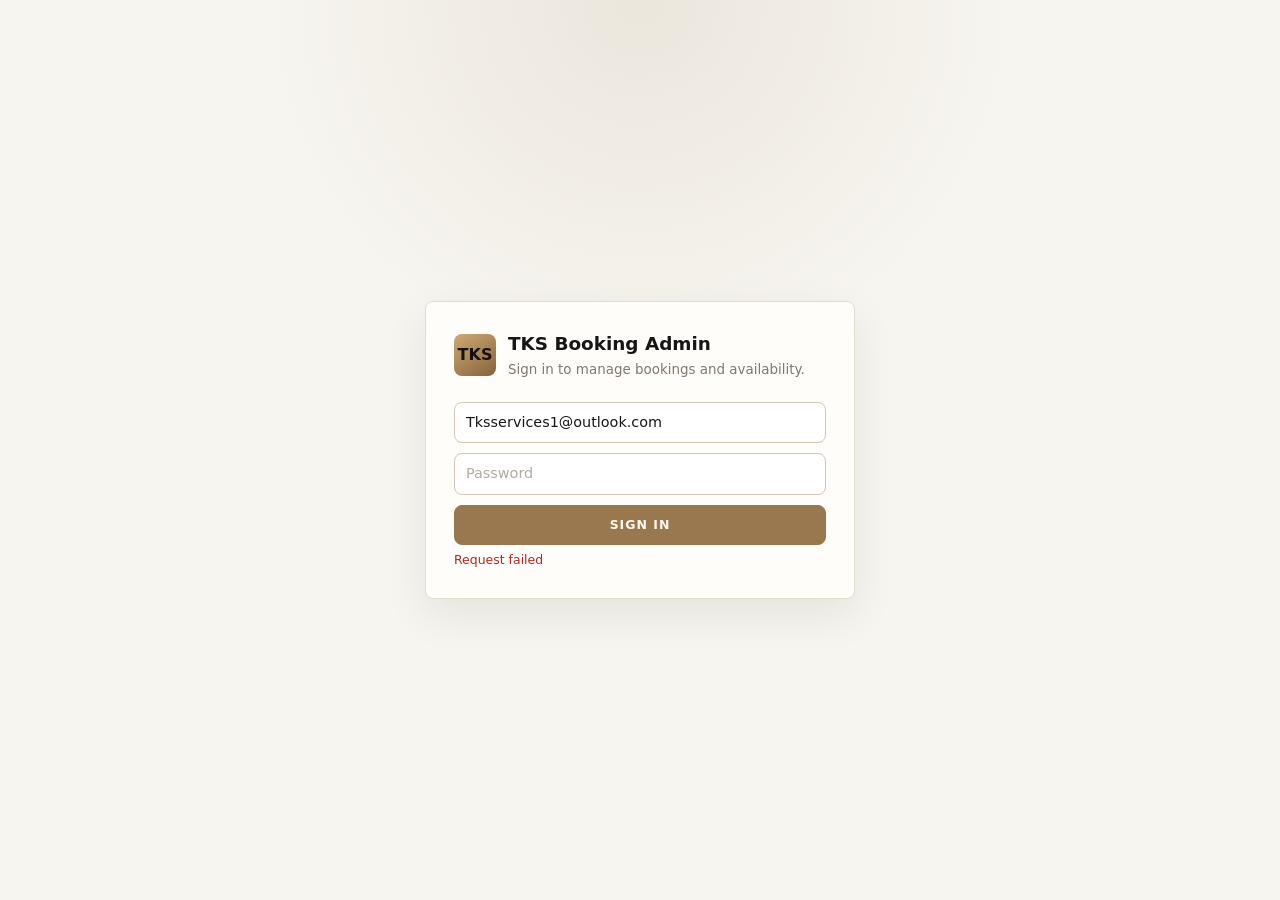
==== commit 961f9d48: "Gate admin UI behind authentication" ====
--- a/admin.html
+++ b/admin.html
@@ -160,12 +160,80 @@
       padding: 0;
     }
 
+    .auth-screen {
+      min-height: 100vh;
+      display: grid;
+      place-items: center;
+      padding: 28px 14px;
+      background:
+        radial-gradient(circle at 50% 0%, rgba(154, 120, 79, 0.12), transparent 34%),
+        var(--soft);
+    }
+
+    .auth-card {
+      width: min(430px, 100%);
+      border: 1px solid var(--line);
+      border-radius: 8px;
+      background: var(--surface);
+      box-shadow: var(--shadow);
+      padding: 28px;
+    }
+
+    .auth-brand {
+      display: flex;
+      align-items: center;
+      gap: 12px;
+      margin-bottom: 22px;
+    }
+
+    .auth-mark {
+      width: 42px;
+      height: 42px;
+      display: grid;
+      place-items: center;
+      border-radius: 8px;
+      background: linear-gradient(145deg, #cfaa71, #85633d);
+      color: #15110b;
+      font-weight: 900;
+      letter-spacing: 0;
+    }
+
+    .auth-title {
+      font-size: 1.15rem;
+      font-weight: 750;
+      letter-spacing: 0;
+    }
+
+    .auth-caption {
+      margin-top: 2px;
+      color: var(--muted);
+      font-size: 0.84rem;
+    }
+
+    .auth-card .status {
+      text-align: left;
+    }
+
+    .auth-pending .admin-shell,
+    .auth-required .admin-shell {
+      display: none;
+    }
+
+    .auth-ready .auth-screen {
+      display: none;
+    }
+
+    .auth-pending #adminLoginForm {
+      opacity: 0.6;
+      pointer-events: none;
+    }
+
     .topbar {
       position: sticky;
       top: 0;
       z-index: 20;
       display: grid;
-      grid-template-columns: minmax(240px, 1fr) minmax(420px, 760px);
+      grid-template-columns: minmax(240px, 1fr) auto;
       align-items: center;
       gap: 20px;
       min-height: 72px;
@@ -189,9 +257,34 @@
 
     .login {
       display: grid;
-      grid-template-columns: minmax(190px, 1fr) minmax(150px, 220px) auto auto auto;
+      gap: 10px;
+    }
+
+    .session-tools {
+      display: grid;
+      justify-items: end;
+      gap: 6px;
+    }
+
+    .topbar-actions {
+      display: flex;
+      align-items: center;
+      justify-content: flex-end;
       gap: 8px;
+      flex-wrap: wrap;
+    }
+
+    .session-pill {
+      min-height: 34px;
+      display: inline-flex;
       align-items: center;
+      border: 1px solid var(--line);
+      border-radius: 8px;
+      padding: 7px 10px;
+      color: var(--muted);
+      background: #fbf8f3;
+      font-size: 0.78rem;
+      font-weight: 700;
     }
 
     .status {
@@ -724,6 +817,10 @@
         text-align: left;
       }
 
+      .session-tools {
+        justify-items: start;
+      }
+
       .stats {
         grid-template-columns: repeat(2, minmax(0, 1fr));
       }
@@ -751,14 +848,37 @@
 
       .panel-actions,
       .row-actions,
-      .mini-row-actions {
+      .mini-row-actions,
+      .topbar-actions {
         justify-content: flex-start;
+      }
+
+      .auth-card {
+        padding: 22px;
       }
     }
   </style>
 </head>
-<body>
-  <div class="admin-shell">
+<body class="auth-pending">
+  <section class="auth-screen" aria-labelledby="authTitle">
+    <div class="auth-card">
+      <div class="auth-brand">
+        <div class="auth-mark">TKS</div>
+        <div>
+          <h1 id="authTitle" class="auth-title">TKS Booking Admin</h1>
+          <p class="auth-caption">Sign in to manage bookings and availability.</p>
+        </div>
+      </div>
+      <form id="adminLoginForm" class="login">
+        <input id="adminEmailInput" class="input" type="email" autocomplete="username" value="Tksservices1@outlook.com" placeholder="Admin email">
+        <input id="adminPasswordInput" class="input" type="password" autocomplete="current-password" placeholder="Password">
+        <button class="btn btn-primary" type="submit">Sign In</button>
+      </form>
+      <p id="status" class="status"></p>
+    </div>
+  </section>
+
+  <div class="admin-shell" aria-hidden="true">
     <aside class="sidebar">
       <div class="brand">
         <div class="brand-mark">TKS</div>
@@ -806,15 +926,13 @@
           <h1>TKS Booking Admin</h1>
           <p class="topbar-kicker">Mobile valeting schedule and subscription management</p>
         </div>
-        <div>
-          <form id="adminLoginForm" class="login">
-            <input id="adminEmailInput" class="input" type="email" autocomplete="username" value="Tksservices1@outlook.com" placeholder="Admin email">
-            <input id="adminPasswordInput" class="input" type="password" autocomplete="current-password" placeholder="Password">
-            <button class="btn btn-primary" type="submit">Sign In</button>
+        <div class="session-tools">
+          <div class="topbar-actions">
+            <span id="adminUserLabel" class="session-pill"></span>
             <button class="btn" type="button" onclick="loadState()">Refresh</button>
             <button class="btn" type="button" onclick="logoutAdmin()">Logout</button>
-          </form>
-          <p id="status" class="status"></p>
+          </div>
+          <p id="adminStatus" class="status"></p>
         </div>
       </header>
 
@@ -1174,6 +1292,10 @@
     const adminEmailInput = document.getElementById('adminEmailInput');
     const adminPasswordInput = document.getElementById('adminPasswordInput');
     const statusEl = document.getElementById('status');
+    const adminStatusEl = document.getElementById('adminStatus');
+    const adminShell = document.querySelector('.admin-shell');
+    const authScreen = document.querySelector('.auth-screen');
+    const adminUserLabel = document.getElementById('adminUserLabel');
     const bookingDialog = document.getElementById('bookingDialog');
     const subscriptionDialog = document.getElementById('subscriptionDialog');
     const weekdays = ['Monday', 'Tuesday', 'Wednesday', 'Thursday', 'Friday', 'Saturday', 'Sunday'];
@@ -1225,9 +1347,31 @@
       return date.toISOString().slice(0, 10);
     }
 
+    function setAuthMode(mode) {
+      document.body.classList.remove('auth-pending', 'auth-required', 'auth-ready');
+      document.body.classList.add(mode);
+      const authenticated = mode === 'auth-ready';
+      adminShell.setAttribute('aria-hidden', String(!authenticated));
+      authScreen.setAttribute('aria-hidden', String(authenticated));
+    }
+
+    function resetAdminState() {
+      state.bookings = [];
+      state.subscriptions = [];
+      state.blockouts = [];
+      state.working_hours = [];
+      state.customers = [];
+      state.stats = {};
+      state.settings = {};
+      adminUserLabel.textContent = '';
+      renderAll();
+    }
+
     function setStatus(message, tone) {
-      statusEl.textContent = message || '';
-      statusEl.style.color = tone === 'error' ? 'var(--red)' : tone === 'ok' ? 'var(--green)' : 'var(--muted)';
+      [statusEl, adminStatusEl].forEach(node => {
+        node.textContent = message || '';
+        node.style.color = tone === 'error' ? 'var(--red)' : tone === 'ok' ? 'var(--green)' : 'var(--muted)';
+      });
     }
 
     function escapeHtml(value) {
@@ -1311,9 +1455,10 @@
         });
         localStorage.setItem('tksAdminEmail', adminEmailInput.value.trim());
         adminPasswordInput.value = '';
-        setStatus(`Signed in as ${data.username}.`, 'ok');
+        adminUserLabel.textContent = data.username || adminEmailInput.value.trim();
         await loadState();
       } catch (error) {
+        setAuthMode('auth-required');
         setStatus(error.message, 'error');
       }
     }
@@ -1327,26 +1472,27 @@
       } catch (_) {
         // Already logged out or session expired.
       }
+      setAuthMode('auth-required');
       setStatus('Signed out.', 'ok');
-      state.bookings = [];
-      state.subscriptions = [];
-      state.blockouts = [];
-      state.working_hours = [];
-      state.customers = [];
-      state.stats = {};
-      renderAll();
+      resetAdminState();
+      adminPasswordInput.focus();
     }
 
     async function checkAdminSession() {
+      setAuthMode('auth-pending');
       setStatus('Checking admin session...');
       try {
         const data = await api('/api/admin/session');
         if (data.authenticated) {
           await loadState();
         } else {
+          setAuthMode('auth-required');
+          resetAdminState();
           setStatus('Sign in to manage bookings.');
+          adminPasswordInput.focus();
         }
       } catch (error) {
+        setAuthMode('auth-required');
         setStatus(error.message, 'error');
       }
     }
@@ -1358,9 +1504,15 @@
         Object.assign(state, data);
         state.catalog = data.catalog || state.catalog;
         renderAll();
+        adminUserLabel.textContent = data.settings.admin_username || data.settings.business_email || '';
+        setAuthMode('auth-ready');
         setStatus('Admin loaded.', 'ok');
+        return true;
       } catch (error) {
+        setAuthMode('auth-required');
+        resetAdminState();
         setStatus(error.message, 'error');
+        return false;
       }
     }
 
